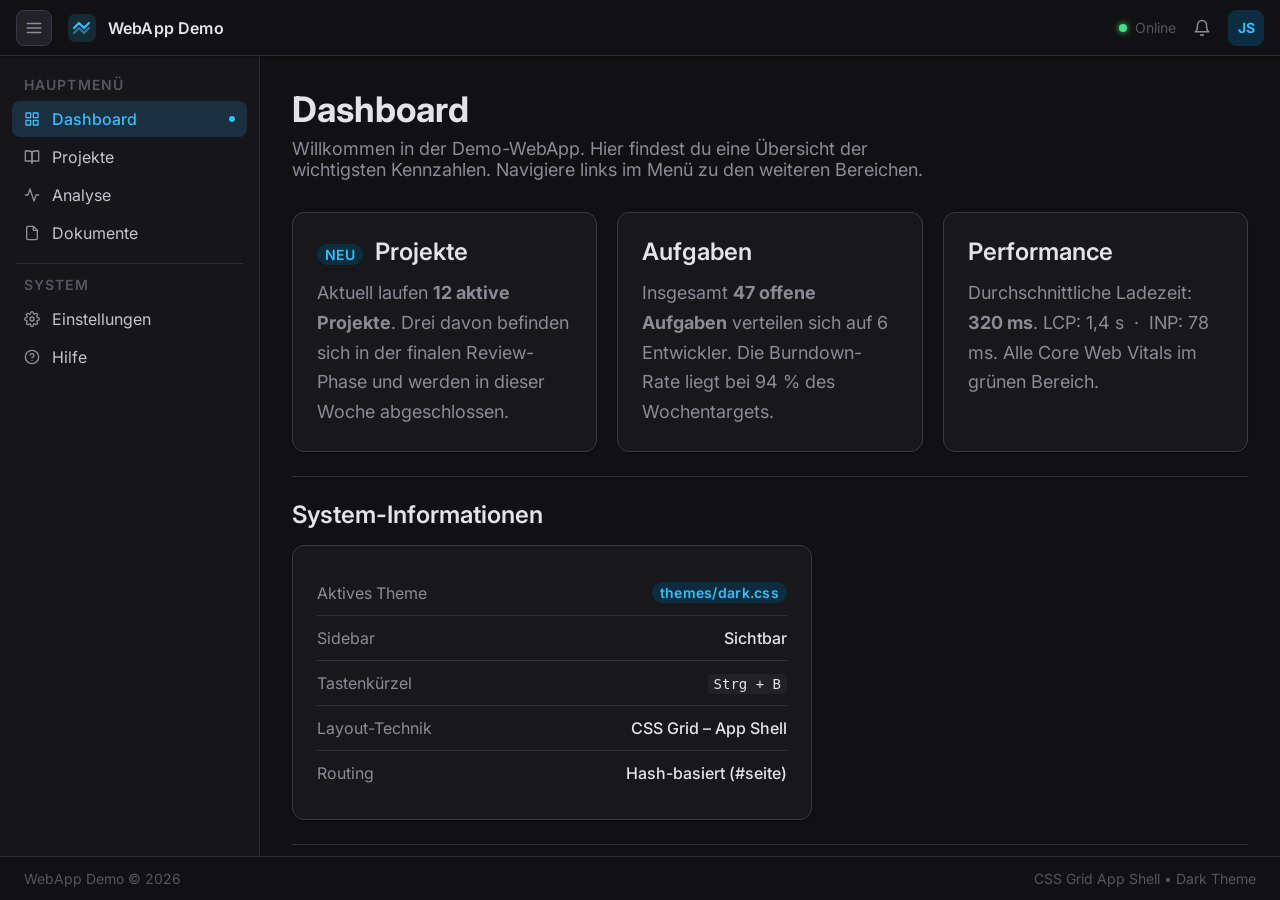
==== SuperDo/v1.00.01/index.html @ 7fdce46c "WebAppX Update (SuperDo v1.00.01)" ====
<!DOCTYPE html>
<html lang="de" data-theme="dark">
<head>
  <meta charset="UTF-8" />
  <meta name="viewport" content="width=device-width, initial-scale=1.0" />
  <title>WebApp Demo</title>

  <!-- Google Fonts: Inter -->
  <link rel="preconnect" href="https://fonts.googleapis.com" />
  <link rel="preconnect" href="https://fonts.gstatic.com" crossorigin />
  <link href="https://fonts.googleapis.com/css2?family=Inter:wght@300..700&display=swap" rel="stylesheet" />

  <!--
    LADE-REIHENFOLGE (wichtig):
    1. Theme    → definiert alle Farb-Custom-Properties
    2. Tokens   → definiert Typografie, Abstände, Radien
    3. Base     → Reset + globale Grundstile
    4. Layout   → App-Shell, Header, Sidebar, Content, Footer
    5. Components → wiederverwendbare UI-Bausteine
  -->
  <link rel="stylesheet" href="themes/dark.css" />
  <link rel="stylesheet" href="css/tokens.css" />
  <link rel="stylesheet" href="css/base.css" />
  <link rel="stylesheet" href="css/layout.css" />
  <link rel="stylesheet" href="css/components.css" />
</head>
<body>

<!--
  APP SHELL
  CSS-Grid mit 4 Bereichen:
    - app-header  (sticky, volle Breite)
    - app-sidebar (fixe Breite, kann collapsed werden)
    - app-content (flex-grow, vertikal scrollbar)
    - app-footer  (sticky, volle Breite)
-->
<div class="app-shell" id="appShell">

  <!-- ═══════════════════════════════════════════════
       HEADER
       ═══════════════════════════════════════════════ -->
  <header class="app-header" role="banner">

    <!-- Sidebar-Toggle -->
    <button
      class="btn-sidebar-toggle"
      id="sidebarToggle"
      aria-label="Seitenmenü schließen"
      aria-expanded="true"
      aria-controls="appSidebar"
      title="Seitenmenü (Strg+B)"
    >
      <!-- Hamburger-Icon -->
      <svg xmlns="http://www.w3.org/2000/svg" width="18" height="18"
           viewBox="0 0 24 24" fill="none" stroke="currentColor"
           stroke-width="2" stroke-linecap="round" stroke-linejoin="round"
           aria-hidden="true">
        <line x1="3" y1="6"  x2="21" y2="6"  />
        <line x1="3" y1="12" x2="21" y2="12" />
        <line x1="3" y1="18" x2="21" y2="18" />
      </svg>
    </button>

    <!-- Logo + App-Titel -->
    <a href="#dashboard" class="header-logo" aria-label="Dashboard">
      <!-- Inline-SVG Logo -->
      <svg width="28" height="28" viewBox="0 0 28 28" fill="none"
           xmlns="http://www.w3.org/2000/svg" aria-hidden="true">
        <rect width="28" height="28" rx="7" fill="currentColor" opacity="0.15"/>
        <path d="M6 14 L11 9 L16 14 L21 9"
              stroke="currentColor" stroke-width="2.2"
              stroke-linecap="round" stroke-linejoin="round"/>
        <path d="M6 19 L11 14 L16 19 L21 14"
              stroke="currentColor" stroke-width="2.2"
              stroke-linecap="round" stroke-linejoin="round" opacity="0.5"/>
      </svg>
      <span class="header-logo-text">WebApp Demo</span>
    </a>

    <!-- Header-Aktionen (rechts) -->
    <div class="header-actions">
      <!-- Online-Statusanzeige -->
      <span class="status" aria-label="System online">
        <span class="status-dot online" aria-hidden="true"></span>
        <span style="color:var(--color-text-faint);font-size:var(--text-xs);">Online</span>
      </span>

      <!-- Benachrichtigungen -->
      <button class="btn-icon" aria-label="Benachrichtigungen" title="Benachrichtigungen">
        <svg xmlns="http://www.w3.org/2000/svg" width="18" height="18"
             viewBox="0 0 24 24" fill="none" stroke="currentColor"
             stroke-width="2" stroke-linecap="round" stroke-linejoin="round"
             aria-hidden="true">
          <path d="M18 8A6 6 0 0 0 6 8c0 7-3 9-3 9h18s-3-2-3-9"/>
          <path d="M13.73 21a2 2 0 0 1-3.46 0"/>
        </svg>
      </button>

      <!-- Benutzer-Avatar (Initialen) -->
      <button class="btn-icon" aria-label="Benutzerprofil" title="Profil"
              style="font-size:var(--text-xs);font-weight:700;
                     background:var(--color-primary-highlight);
                     color:var(--color-primary);
                     border:1px solid var(--color-primary-highlight);">
        JS
      </button>
    </div>
  </header>

  <!-- ═══════════════════════════════════════════════
       SIDEBAR
       ═══════════════════════════════════════════════ -->
  <aside class="app-sidebar" id="appSidebar"
         role="navigation" aria-label="Hauptnavigation">

    <!-- Gruppe: Hauptmenü -->
    <nav class="sidebar-section">
      <span class="sidebar-section-label">Hauptmenü</span>
      <ul class="sidebar-nav" role="list">

        <li class="sidebar-nav-item active">
          <a href="#dashboard" aria-current="page">
            <svg xmlns="http://www.w3.org/2000/svg" width="16" height="16"
                 viewBox="0 0 24 24" fill="none" stroke="currentColor"
                 stroke-width="2" stroke-linecap="round" stroke-linejoin="round"
                 aria-hidden="true">
              <rect x="3" y="3" width="7" height="7"/>
              <rect x="14" y="3" width="7" height="7"/>
              <rect x="14" y="14" width="7" height="7"/>
              <rect x="3" y="14" width="7" height="7"/>
            </svg>
            Dashboard
            <span class="nav-dot" aria-hidden="true"></span>
          </a>
        </li>

        <li class="sidebar-nav-item">
          <a href="#projekte">
            <svg xmlns="http://www.w3.org/2000/svg" width="16" height="16"
                 viewBox="0 0 24 24" fill="none" stroke="currentColor"
                 stroke-width="2" stroke-linecap="round" stroke-linejoin="round"
                 aria-hidden="true">
              <path d="M2 3h6a4 4 0 0 1 4 4v14a3 3 0 0 0-3-3H2z"/>
              <path d="M22 3h-6a4 4 0 0 0-4 4v14a3 3 0 0 1 3-3h7z"/>
            </svg>
            Projekte
            <span class="nav-dot" aria-hidden="true" style="display:none"></span>
          </a>
        </li>

        <li class="sidebar-nav-item">
          <a href="#analyse">
            <svg xmlns="http://www.w3.org/2000/svg" width="16" height="16"
                 viewBox="0 0 24 24" fill="none" stroke="currentColor"
                 stroke-width="2" stroke-linecap="round" stroke-linejoin="round"
                 aria-hidden="true">
              <polyline points="22 12 18 12 15 21 9 3 6 12 2 12"/>
            </svg>
            Analyse
            <span class="nav-dot" aria-hidden="true" style="display:none"></span>
          </a>
        </li>

        <li class="sidebar-nav-item">
          <a href="#dokumente">
            <svg xmlns="http://www.w3.org/2000/svg" width="16" height="16"
                 viewBox="0 0 24 24" fill="none" stroke="currentColor"
                 stroke-width="2" stroke-linecap="round" stroke-linejoin="round"
                 aria-hidden="true">
              <path d="M14 2H6a2 2 0 0 0-2 2v16a2 2 0 0 0 2 2h12a2 2 0 0 0 2-2V8z"/>
              <polyline points="14 2 14 8 20 8"/>
            </svg>
            Dokumente
            <span class="nav-dot" aria-hidden="true" style="display:none"></span>
          </a>
        </li>
      </ul>
    </nav>

    <hr class="divider" style="margin:0 var(--space-4)" aria-hidden="true"/>

    <!-- Gruppe: System -->
    <nav class="sidebar-section" style="padding-top:var(--space-3)">
      <span class="sidebar-section-label">System</span>
      <ul class="sidebar-nav" role="list">

        <li class="sidebar-nav-item">
          <a href="#einstellungen">
            <svg xmlns="http://www.w3.org/2000/svg" width="16" height="16"
                 viewBox="0 0 24 24" fill="none" stroke="currentColor"
                 stroke-width="2" stroke-linecap="round" stroke-linejoin="round"
                 aria-hidden="true">
              <circle cx="12" cy="12" r="3"/>
              <path d="M19.4 15a1.65 1.65 0 0 0 .33 1.82l.06.06a2 2 0 0 1-2.83 2.83l-.06-.06
                        a1.65 1.65 0 0 0-1.82-.33 1.65 1.65 0 0 0-1 1.51V21a2 2 0 0 1-4 0
                        v-.09A1.65 1.65 0 0 0 9 19.4a1.65 1.65 0 0 0-1.82.33l-.06.06
                        a2 2 0 0 1-2.83-2.83l.06-.06A1.65 1.65 0 0 0 4.68 15
                        a1.65 1.65 0 0 0-1.51-1H3a2 2 0 0 1 0-4h.09A1.65 1.65 0 0 0 4.6 9
                        a1.65 1.65 0 0 0-.33-1.82l-.06-.06a2 2 0 0 1 2.83-2.83l.06.06
                        A1.65 1.65 0 0 0 9 4.68a1.65 1.65 0 0 0 1-1.51V3a2 2 0 0 1 4 0
                        v.09a1.65 1.65 0 0 0 1 1.51 1.65 1.65 0 0 0 1.82-.33l.06-.06
                        a2 2 0 0 1 2.83 2.83l-.06.06A1.65 1.65 0 0 0 19.4 9
                        a1.65 1.65 0 0 0 1.51 1H21a2 2 0 0 1 0 4h-.09
                        a1.65 1.65 0 0 0-1.51 1z"/>
            </svg>
            Einstellungen
            <span class="nav-dot" aria-hidden="true" style="display:none"></span>
          </a>
        </li>

        <li class="sidebar-nav-item">
          <a href="#hilfe">
            <svg xmlns="http://www.w3.org/2000/svg" width="16" height="16"
                 viewBox="0 0 24 24" fill="none" stroke="currentColor"
                 stroke-width="2" stroke-linecap="round" stroke-linejoin="round"
                 aria-hidden="true">
              <circle cx="12" cy="12" r="10"/>
              <path d="M9.09 9a3 3 0 0 1 5.83 1c0 2-3 3-3 3"/>
              <line x1="12" y1="17" x2="12.01" y2="17"/>
            </svg>
            Hilfe
            <span class="nav-dot" aria-hidden="true" style="display:none"></span>
          </a>
        </li>

      </ul>
    </nav>
  </aside>

  <!-- ═══════════════════════════════════════════════
       CONTENT
       Jede Seite = <section class="content-page" data-page="…">
       Neue Seiten: einfach weiteres section-Element anfügen
       und passenden Nav-Link in der Sidebar ergänzen.
       ═══════════════════════════════════════════════ -->
  <main class="app-content" id="appContent" role="main" tabindex="-1">

    <!-- ── Dashboard ── -->
    <section class="content-page" data-page="dashboard" aria-label="Dashboard">
      <h1 class="section-heading">Dashboard</h1>
      <p class="section-sub">
        Willkommen in der Demo-WebApp. Hier findest du eine Übersicht der wichtigsten
        Kennzahlen. Navigiere links im Menü zu den weiteren Bereichen.
      </p>

      <div class="card-grid">
        <div class="card">
          <div class="card-title"><span class="badge">NEU</span>&nbsp; Projekte</div>
          <p class="card-body">Aktuell laufen <strong>12 aktive Projekte</strong>. Drei davon befinden sich in der finalen Review-Phase und werden in dieser Woche abgeschlossen.</p>
        </div>
        <div class="card">
          <div class="card-title">Aufgaben</div>
          <p class="card-body">Insgesamt <strong>47 offene Aufgaben</strong> verteilen sich auf 6 Entwickler. Die Burndown-Rate liegt bei 94 % des Wochentargets.</p>
        </div>
        <div class="card">
          <div class="card-title">Performance</div>
          <p class="card-body">Durchschnittliche Ladezeit: <strong>320 ms</strong>. LCP: 1,4 s &nbsp;·&nbsp; INP: 78 ms. Alle Core Web Vitals im grünen Bereich.</p>
        </div>
      </div>

      <hr class="divider"/>

      <!-- Layout-Infos – werden per JS gespiegelt -->
      <h2 class="card-title" style="margin-bottom:var(--space-4)">System-Informationen</h2>
      <div class="card" style="max-width:520px">
        <div class="info-row">
          <span class="info-label">Aktives Theme</span>
          <span class="info-value"><span class="badge">themes/dark.css</span></span>
        </div>
        <div class="info-row">
          <span class="info-label">Sidebar</span>
          <span class="info-value" id="sidebarStatus">Sichtbar</span>
        </div>
        <div class="info-row">
          <span class="info-label">Tastenkürzel</span>
          <span class="info-value">
            <code style="font-family:var(--font-mono);font-size:var(--text-xs);
                         background:var(--color-surface-offset);
                         padding:2px 6px;border-radius:var(--radius-sm);">Strg + B</code>
          </span>
        </div>
        <div class="info-row">
          <span class="info-label">Layout-Technik</span>
          <span class="info-value">CSS Grid – App Shell</span>
        </div>
        <div class="info-row">
          <span class="info-label">Routing</span>
          <span class="info-value">Hash-basiert (#seite)</span>
        </div>
      </div>

      <!-- Füllinhalt zum Testen des vertikalen Scrollens -->
      <hr class="divider"/>
      <h2 class="card-title" style="margin-bottom:var(--space-4)">Scroll-Test</h2>
      <p class="card-body" style="margin-bottom:var(--space-6);max-width:68ch">
        Die folgenden Karten dienen ausschließlich dazu, genug Inhalt zu erzeugen, damit der
        Content-Bereich tatsächlich vertikal scrollbar wird. Header und Footer bleiben dabei
        immer fixiert sichtbar.
      </p>
      <div class="card-grid">
        <div class="card"><div class="card-title">Block 1</div><p class="card-body">Demokarte für den Scroll-Test. Der Content-Bereich scrollt unabhängig von Header und Footer.</p></div>
        <div class="card"><div class="card-title">Block 2</div><p class="card-body">Demokarte für den Scroll-Test. Beim Einblenden der Sidebar passt sich die Breite dynamisch an.</p></div>
        <div class="card"><div class="card-title">Block 3</div><p class="card-body">Demokarte für den Scroll-Test. Der Slide-Effekt ist via CSS Grid Transition realisiert.</p></div>
        <div class="card"><div class="card-title">Block 4</div><p class="card-body">Demokarte für den Scroll-Test. Neue Themes legen nur eine neue CSS-Datei im themes/-Ordner an.</p></div>
        <div class="card"><div class="card-title">Block 5</div><p class="card-body">Demokarte für den Scroll-Test. Neue Seiten sind einfach ein weiteres content-page-Element.</p></div>
        <div class="card"><div class="card-title">Block 6</div><p class="card-body">Demokarte für den Scroll-Test. Das Layout reagiert auf jede Fensterbreite ohne Media-Query-Brüche.</p></div>
      </div>
      <div class="card" style="margin-top:var(--space-5);text-align:center;padding:var(--space-10)">
        <p style="color:var(--color-text-faint);font-size:var(--text-sm)">— Ende des Scroll-Tests —</p>
      </div>
    </section>

    <!-- ── Projekte ── -->
    <section class="content-page" data-page="projekte" aria-label="Projekte">
      <h1 class="section-heading">Projekte</h1>
      <p class="section-sub">Übersicht aller laufenden und abgeschlossenen Projekte im aktuellen Quartal.</p>
      <div class="card-grid">
        <div class="card">
          <div class="card-title">WebApp Redesign</div>
          <p class="card-body">Komplettes Redesign der Unternehmens-WebApp nach neuen UX-Guidelines. Angular 17, SCSS, Design-System.</p>
        </div>
        <div class="card">
          <div class="card-title">API-Migration</div>
          <p class="card-body">Migration von REST zu GraphQL. TypeScript, NestJS, Apollo Server.</p>
        </div>
        <div class="card">
          <div class="card-title">Teams-Integration</div>
          <p class="card-body">Power Automate Flows und Teams-Tabs für interne Collaboration-Tools. Power Platform Canvas App.</p>
        </div>
      </div>
    </section>

    <!-- ── Analyse ── -->
    <section class="content-page" data-page="analyse" aria-label="Analyse">
      <h1 class="section-heading">Analyse</h1>
      <p class="section-sub">Performance-Kennzahlen und Nutzungsstatistiken der letzten 30 Tage.</p>
      <div class="card" style="max-width:580px">
        <div class="info-row"><span class="info-label">Seitenaufrufe (30 Tage)</span><span class="info-value">48.320</span></div>
        <div class="info-row"><span class="info-label">Aktive Benutzer</span><span class="info-value">1.247</span></div>
        <div class="info-row"><span class="info-label">Ø Sitzungsdauer</span><span class="info-value">4:32 min</span></div>
        <div class="info-row"><span class="info-label">Absprungrate</span><span class="info-value">18,4 %</span></div>
        <div class="info-row"><span class="info-label">Fehlerrate</span><span class="info-value" style="color:var(--color-success)">0,02 %</span></div>
      </div>
    </section>

    <!-- ── Dokumente ── -->
    <section class="content-page" data-page="dokumente" aria-label="Dokumente">
      <h1 class="section-heading">Dokumente</h1>
      <p class="section-sub">Technische Dokumentationen, Design-Specs und Projektunterlagen.</p>
      <div class="empty-state">
        <svg xmlns="http://www.w3.org/2000/svg" fill="none" viewBox="0 0 24 24"
             stroke="currentColor" stroke-width="1.5"
             stroke-linecap="round" stroke-linejoin="round" aria-hidden="true">
          <path d="M14 2H6a2 2 0 0 0-2 2v16a2 2 0 0 0 2 2h12a2 2 0 0 0 2-2V8z"/>
          <polyline points="14 2 14 8 20 8"/>
          <line x1="12" y1="18" x2="12" y2="12"/>
          <line x1="9"  y1="15" x2="15" y2="15"/>
        </svg>
        <h3>Noch keine Dokumente</h3>
        <p>Lade dein erstes Dokument hoch oder erstelle einen neuen Eintrag.</p>
        <button class="btn btn-primary">Dokument erstellen</button>
      </div>
    </section>

    <!-- ── Einstellungen ── -->
    <section class="content-page" data-page="einstellungen" aria-label="Einstellungen">
      <h1 class="section-heading">Einstellungen</h1>
      <p class="section-sub">App-weite Konfigurationsoptionen. Themes werden als separate CSS-Dateien in <code style="font-family:var(--font-mono);font-size:var(--text-xs)">themes/</code> abgelegt.</p>
      <div class="card" style="max-width:480px">
        <div class="info-row"><span class="info-label">Aktives Theme</span><span class="info-value"><span class="badge">dark.css</span></span></div>
        <div class="info-row"><span class="info-label">Sprache</span><span class="info-value">Deutsch (DE)</span></div>
        <div class="info-row"><span class="info-label">Sidebar-Breite</span><span class="info-value">260 px (--sidebar-width)</span></div>
        <div class="info-row"><span class="info-label">Header-Höhe</span><span class="info-value">56 px (--header-height)</span></div>
        <div class="info-row"><span class="info-label">Footer-Höhe</span><span class="info-value">44 px (--footer-height)</span></div>
      </div>
    </section>

    <!-- ── Hilfe ── -->
    <section class="content-page" data-page="hilfe" aria-label="Hilfe">
      <h1 class="section-heading">Hilfe &amp; Dokumentation</h1>
      <p class="section-sub">Architektur-Überblick dieser Demo-WebApp und Hinweise zur Erweiterung.</p>
      <div class="card-grid">
        <div class="card">
          <div class="card-title">Dateistruktur</div>
          <p class="card-body" style="font-family:var(--font-mono);font-size:var(--text-xs);line-height:2">
            index.html<br>
            themes/dark.css<br>
            css/tokens.css<br>
            css/base.css<br>
            css/layout.css<br>
            css/components.css<br>
            js/app.js
          </p>
        </div>
        <div class="card">
          <div class="card-title">Neues Theme anlegen</div>
          <p class="card-body">
            Erstelle <code style="font-family:var(--font-mono);font-size:var(--text-xs)">themes/light.css</code> (oder einen anderen Namen) und überschreibe darin
            ausschließlich die CSS Custom Properties. Binde die Datei in <code style="font-family:var(--font-mono);font-size:var(--text-xs)">index.html</code> statt
            <code style="font-family:var(--font-mono);font-size:var(--text-xs)">dark.css</code> ein.
          </p>
        </div>
        <div class="card">
          <div class="card-title">Neue Seite hinzufügen</div>
          <p class="card-body">
            1. Füge ein <code style="font-family:var(--font-mono);font-size:var(--text-xs)">&lt;section class="content-page" data-page="meine-seite"&gt;</code> in
            <code style="font-family:var(--font-mono);font-size:var(--text-xs)">#appContent</code> ein.<br>
            2. Ergänze einen passenden <code style="font-family:var(--font-mono);font-size:var(--text-xs)">&lt;li&gt;</code>-Eintrag in der Sidebar mit
            <code style="font-family:var(--font-mono);font-size:var(--text-xs)">href="#meine-seite"</code>.
          </p>
        </div>
      </div>
    </section>

  </main>

  <!-- ═══════════════════════════════════════════════
       FOOTER
       ═══════════════════════════════════════════════ -->
  <footer class="app-footer" role="contentinfo">
    <span>WebApp Demo &copy; 2026</span>
    <span style="color:var(--color-text-faint)">CSS Grid App Shell &bull; Dark Theme</span>
  </footer>

</div><!-- /.app-shell -->

<!-- App-Logik -->
<script src="js/app.js"></script>

<!-- Sidebar-Status im Dashboard live spiegeln -->
<script>
  (function () {
    const shell    = document.getElementById('appShell');
    const statusEl = document.getElementById('sidebarStatus');
    if (!shell || !statusEl) return;

    new MutationObserver(() => {
      statusEl.textContent = shell.classList.contains('sidebar-collapsed')
        ? 'Ausgeblendet'
        : 'Sichtbar';
    }).observe(shell, { attributes: true, attributeFilter: ['class'] });
  })();
</script>

</body>
</html>
---- SuperDo/v1.00.01/themes/dark.css ----
/* ============================================================
   THEME: Dark
   Alle Themes überschreiben ausschließlich CSS Custom
   Properties. Layout und Komponenten bleiben unberührt.
   ============================================================ */

[data-theme="dark"],
:root {
  /* ── Surfaces ── */
  --color-bg:                #111113;
  --color-surface:           #18181b;
  --color-surface-2:         #1d1d21;
  --color-surface-offset:    #222226;
  --color-surface-dynamic:   #2a2a30;
  --color-divider:           #2e2e34;
  --color-border:            #3a3a42;

  /* ── Text ── */
  --color-text:              #e4e4e8;
  --color-text-muted:        #8b8b97;
  --color-text-faint:        #55555f;
  --color-text-inverse:      #111113;

  /* ── Accent – Soft Cyan ── */
  --color-primary:           #38bdf8;
  --color-primary-hover:     #0ea5e9;
  --color-primary-active:    #0284c7;
  --color-primary-highlight: #0c2d3f;

  /* ── Sidebar ── */
  --color-sidebar-bg:        #16161a;
  --color-sidebar-text:      #c4c4cc;
  --color-sidebar-item-hover:#222228;
  --color-sidebar-item-active:#1a3040;
  --color-sidebar-border:    #2a2a32;

  /* ── Header / Footer ── */
  --color-header-bg:         #111113;
  --color-header-border:     #2a2a32;
  --color-footer-bg:         #111113;
  --color-footer-border:     #2a2a32;

  /* ── Toggle ── */
  --color-toggle-bg:         #222228;
  --color-toggle-hover:      #2a2a34;
  --color-toggle-border:     #38384a;

  /* ── Status ── */
  --color-success:           #4ade80;
  --color-warning:           #fb923c;
  --color-error:             #f87171;

  /* ── Shadows ── */
  --shadow-sm:  0 1px 2px  oklch(0 0 0 / 0.35);
  --shadow-md:  0 4px 14px oklch(0 0 0 / 0.45);
  --shadow-lg:  0 12px 36px oklch(0 0 0 / 0.55);
}
---- SuperDo/v1.00.01/css/tokens.css ----
/* ============================================================
   TOKENS – Typografie, Abstände, Radien, Übergänge
   Nur strukturelle/dimensionale Werte. Farben = themes/*.css
   ============================================================ */
:root {
  /* Typografie */
  --font-body:    'Inter', 'Segoe UI', system-ui, sans-serif;
  --font-display: 'Inter', 'Segoe UI', system-ui, sans-serif;
  --font-mono:    'JetBrains Mono', 'Fira Code', monospace;

  --text-xs:   clamp(0.75rem,  0.7rem  + 0.25vw, 0.875rem);
  --text-sm:   clamp(0.875rem, 0.8rem  + 0.35vw, 1rem);
  --text-base: clamp(1rem,     0.95rem + 0.25vw, 1.125rem);
  --text-lg:   clamp(1.125rem, 1rem    + 0.75vw, 1.5rem);
  --text-xl:   clamp(1.5rem,   1.2rem  + 1.25vw, 2.25rem);

  /* Abstände (4-px-Basis) */
  --space-1:  0.25rem;
  --space-2:  0.5rem;
  --space-3:  0.75rem;
  --space-4:  1rem;
  --space-5:  1.25rem;
  --space-6:  1.5rem;
  --space-8:  2rem;
  --space-10: 2.5rem;
  --space-12: 3rem;
  --space-16: 4rem;

  /* Radien */
  --radius-sm:   0.25rem;
  --radius-md:   0.5rem;
  --radius-lg:   0.75rem;
  --radius-xl:   1rem;
  --radius-full: 9999px;

  /* Übergänge */
  --transition-fast:        120ms cubic-bezier(0.16, 1, 0.3, 1);
  --transition-interactive: 180ms cubic-bezier(0.16, 1, 0.3, 1);
  --transition-smooth:      280ms cubic-bezier(0.16, 1, 0.3, 1);

  /* Layout-Dimensionen */
  --sidebar-width:  260px;
  --header-height:  56px;
  --footer-height:  44px;

  /* Sidebar-Animation */
  --sidebar-transition: 320ms cubic-bezier(0.16, 1, 0.3, 1);
}
---- SuperDo/v1.00.01/css/base.css ----
/* ============================================================
   BASE – Reset und globale Grundstile
   ============================================================ */
*, *::before, *::after { box-sizing: border-box; margin: 0; padding: 0; }

html {
  -webkit-text-size-adjust: none;
  text-size-adjust: none;
  -webkit-font-smoothing: antialiased;
  -moz-osx-font-smoothing: grayscale;
  text-rendering: optimizeLegibility;
  scroll-behavior: smooth;
  height: 100%;
}

body {
  height: 100%;
  font-family: var(--font-body);
  font-size: var(--text-base);
  color: var(--color-text);
  background-color: var(--color-bg);
  overflow: hidden; /* Scrolling übernimmt der Content-Container */
}

img, picture, video, canvas, svg { display: block; max-width: 100%; height: auto; }
button, input, textarea, select { font: inherit; color: inherit; }
button { cursor: pointer; background: none; border: none; }
h1, h2, h3, h4, h5, h6 { line-height: 1.2; text-wrap: balance; font-family: var(--font-display); }
p, li { text-wrap: pretty; }
a { color: var(--color-primary); text-decoration: none; }
a:hover { color: var(--color-primary-hover); }

::selection {
  background: oklch(from var(--color-primary) l c h / 0.25);
  color: var(--color-text);
}

:focus-visible {
  outline: 2px solid var(--color-primary);
  outline-offset: 3px;
  border-radius: var(--radius-sm);
}

.sr-only {
  position: absolute; width: 1px; height: 1px; padding: 0; margin: -1px;
  overflow: hidden; clip: rect(0,0,0,0); white-space: nowrap; border-width: 0;
}

@media (prefers-reduced-motion: reduce) {
  *, *::before, *::after {
    animation-duration: 0.01ms !important;
    animation-iteration-count: 1 !important;
    transition-duration: 0.01ms !important;
    scroll-behavior: auto !important;
  }
}
---- SuperDo/v1.00.01/css/layout.css ----
/* ============================================================
   LAYOUT – App-Shell: Header · Sidebar · Content · Footer
   ============================================================

   CSS-Grid-Schema:
   ┌─────────────────────────────────────────────┐
   │  HEADER  (grid-column: 1 / -1)              │
   ├───────────────┬─────────────────────────────┤
   │               │                             │
   │   SIDEBAR     │        CONTENT              │
   │  (fix width)  │     (overflow-y: auto)      │
   │               │                             │
   ├───────────────┴─────────────────────────────┤
   │  FOOTER  (grid-column: 1 / -1)              │
   └─────────────────────────────────────────────┘
*/

/* ── App-Shell ─────────────────────────────────── */
.app-shell {
  display: grid;
  grid-template-rows: var(--header-height) 1fr var(--footer-height);
  grid-template-columns: var(--sidebar-width) 1fr;
  grid-template-areas:
    "header  header"
    "sidebar content"
    "footer  footer";
  width:  100vw;
  height: 100dvh;
  overflow: hidden;
  transition: grid-template-columns var(--sidebar-transition);
}

/* Sidebar eingeklappt → Spalte auf 0 kollabieren */
.app-shell.sidebar-collapsed {
  grid-template-columns: 0 1fr;
}

/* ── HEADER ─────────────────────────────────────── */
.app-header {
  grid-area: header;
  display: flex;
  align-items: center;
  gap: var(--space-4);
  padding-inline: var(--space-4);
  height: var(--header-height);
  background-color: var(--color-header-bg);
  border-bottom: 1px solid var(--color-header-border);
  box-shadow: var(--shadow-sm);
  z-index: 100;
}

.header-logo {
  display: flex;
  align-items: center;
  gap: var(--space-3);
  text-decoration: none;
  color: var(--color-text);
}
.header-logo svg { flex-shrink: 0; color: var(--color-primary); }
.header-logo-text {
  font-size: var(--text-sm);
  font-weight: 600;
  letter-spacing: 0.01em;
  white-space: nowrap;
}
.header-actions {
  display: flex;
  align-items: center;
  gap: var(--space-2);
  margin-left: auto;
}

/* ── Sidebar-Toggle (im Header) ─────────────────── */
.btn-sidebar-toggle {
  display: flex;
  align-items: center;
  justify-content: center;
  width: 36px;
  height: 36px;
  border-radius: var(--radius-md);
  background: var(--color-toggle-bg);
  border: 1px solid var(--color-toggle-border);
  color: var(--color-text-muted);
  flex-shrink: 0;
  transition:
    background var(--transition-interactive),
    color var(--transition-interactive),
    border-color var(--transition-interactive);
}
.btn-sidebar-toggle:hover {
  background: var(--color-toggle-hover);
  color: var(--color-text);
  border-color: var(--color-primary);
}
.btn-sidebar-toggle svg { pointer-events: none; }

/* ── SIDEBAR ────────────────────────────────────── */
.app-sidebar {
  grid-area: sidebar;
  display: flex;
  flex-direction: column;
  background-color: var(--color-sidebar-bg);
  border-right: 1px solid var(--color-sidebar-border);
  overflow: hidden;          /* clip beim Zuklappen */
  overflow-y: auto;
  width: var(--sidebar-width);
  transition:
    width var(--sidebar-transition),
    opacity var(--sidebar-transition);
  z-index: 90;
}

/* Dezente Scrollbar */
.app-sidebar::-webkit-scrollbar        { width: 4px; }
.app-sidebar::-webkit-scrollbar-track  { background: transparent; }
.app-sidebar::-webkit-scrollbar-thumb  { background: var(--color-border); border-radius: var(--radius-full); }
.app-sidebar::-webkit-scrollbar-thumb:hover { background: var(--color-text-faint); }

/* Sidebar ausgeblendet */
.app-shell.sidebar-collapsed .app-sidebar {
  width: 0;
  opacity: 0;
  pointer-events: none;
}

/* Sidebar-Innenstruktur */
.sidebar-section { padding: var(--space-5) var(--space-3) var(--space-3); }

.sidebar-section-label {
  display: block;
  font-size: var(--text-xs);
  font-weight: 600;
  text-transform: uppercase;
  letter-spacing: 0.08em;
  color: var(--color-text-faint);
  padding: 0 var(--space-3) var(--space-2);
  white-space: nowrap;
  overflow: hidden;
}

.sidebar-nav { list-style: none; display: flex; flex-direction: column; gap: 2px; }

.sidebar-nav-item a {
  display: flex;
  align-items: center;
  gap: var(--space-3);
  padding: var(--space-2) var(--space-3);
  border-radius: var(--radius-md);
  font-size: var(--text-sm);
  color: var(--color-sidebar-text);
  white-space: nowrap;
  overflow: hidden;
  text-decoration: none;
  transition:
    background var(--transition-interactive),
    color var(--transition-interactive);
}
.sidebar-nav-item a:hover {
  background: var(--color-sidebar-item-hover);
  color: var(--color-text);
}
.sidebar-nav-item.active a {
  background: var(--color-sidebar-item-active);
  color: var(--color-primary);
  font-weight: 500;
}
.sidebar-nav-item a svg { flex-shrink: 0; opacity: 0.7; transition: opacity var(--transition-interactive); }
.sidebar-nav-item a:hover svg,
.sidebar-nav-item.active a svg { opacity: 1; }

/* ── CONTENT-BEREICH ────────────────────────────── */
.app-content {
  grid-area: content;
  overflow-y: auto;
  overflow-x: hidden;
  background-color: var(--color-bg);
  min-width: 0;  /* verhindert Overflow in Grid */
}

/* Dezente Scrollbar */
.app-content::-webkit-scrollbar        { width: 6px; }
.app-content::-webkit-scrollbar-track  { background: transparent; }
.app-content::-webkit-scrollbar-thumb  { background: var(--color-border); border-radius: var(--radius-full); }
.app-content::-webkit-scrollbar-thumb:hover { background: var(--color-text-muted); }

/* Content-Seiten – nur aktive wird gezeigt */
.content-page {
  display: none;
  padding: var(--space-8) var(--space-8) var(--space-12);
  min-height: 100%;
  animation: pageFadeIn 200ms ease-out;
}
.content-page.active { display: block; }

@keyframes pageFadeIn {
  from { opacity: 0; transform: translateY(6px); }
  to   { opacity: 1; transform: translateY(0); }
}

/* ── FOOTER ─────────────────────────────────────── */
.app-footer {
  grid-area: footer;
  display: flex;
  align-items: center;
  justify-content: space-between;
  padding-inline: var(--space-6);
  height: var(--footer-height);
  background-color: var(--color-footer-bg);
  border-top: 1px solid var(--color-footer-border);
  font-size: var(--text-xs);
  color: var(--color-text-faint);
  z-index: 100;
}
---- SuperDo/v1.00.01/css/components.css ----
/* ============================================================
   COMPONENTS – Buttons · Cards · Badges · Divider · …
   ============================================================ */

/* ── Buttons ─────────────────────────────────── */
.btn {
  display: inline-flex;
  align-items: center;
  gap: var(--space-2);
  padding: var(--space-2) var(--space-4);
  border-radius: var(--radius-md);
  font-size: var(--text-sm);
  font-weight: 500;
  line-height: 1;
  white-space: nowrap;
  border: 1px solid transparent;
  cursor: pointer;
  transition:
    background var(--transition-interactive),
    color var(--transition-interactive),
    border-color var(--transition-interactive),
    box-shadow var(--transition-interactive);
}
.btn-primary {
  background: var(--color-primary);
  color: var(--color-text-inverse);
  border-color: var(--color-primary);
}
.btn-primary:hover {
  background: var(--color-primary-hover);
  border-color: var(--color-primary-hover);
}
.btn-ghost {
  background: transparent;
  color: var(--color-text-muted);
  border-color: var(--color-border);
}
.btn-ghost:hover {
  background: var(--color-surface-offset);
  color: var(--color-text);
  border-color: var(--color-primary);
}

/* ── Icon-Button (quadratisch) ───────────────── */
.btn-icon {
  display: inline-flex;
  align-items: center;
  justify-content: center;
  width: 36px;
  height: 36px;
  border-radius: var(--radius-md);
  background: transparent;
  border: 1px solid transparent;
  color: var(--color-text-muted);
  transition:
    background var(--transition-interactive),
    color var(--transition-interactive),
    border-color var(--transition-interactive);
}
.btn-icon:hover {
  background: var(--color-surface-offset);
  color: var(--color-text);
  border-color: var(--color-border);
}

/* ── Karten ──────────────────────────────────── */
.card {
  background: var(--color-surface);
  border: 1px solid var(--color-border);
  border-radius: var(--radius-lg);
  padding: var(--space-6);
  box-shadow: var(--shadow-sm);
}
.card-title {
  font-size: var(--text-lg);
  font-weight: 600;
  color: var(--color-text);
  margin-bottom: var(--space-3);
}
.card-body {
  font-size: var(--text-base);
  color: var(--color-text-muted);
  line-height: 1.65;
}

/* ── Karten-Grid ─────────────────────────────── */
.card-grid {
  display: grid;
  grid-template-columns: repeat(auto-fill, minmax(min(280px, 100%), 1fr));
  gap: var(--space-5);
}

/* ── Badge ───────────────────────────────────── */
.badge {
  display: inline-flex;
  align-items: center;
  gap: var(--space-1);
  padding: 2px var(--space-2);
  border-radius: var(--radius-full);
  font-size: var(--text-xs);
  font-weight: 600;
  background: var(--color-primary-highlight);
  color: var(--color-primary);
  letter-spacing: 0.02em;
}

/* ── Section-Überschriften ───────────────────── */
.section-heading {
  font-size: var(--text-xl);
  font-weight: 700;
  color: var(--color-text);
  margin-bottom: var(--space-2);
}
.section-sub {
  font-size: var(--text-base);
  color: var(--color-text-muted);
  margin-bottom: var(--space-8);
  max-width: 60ch;
}

/* ── Divider ─────────────────────────────────── */
.divider {
  border: none;
  border-top: 1px solid var(--color-divider);
  margin-block: var(--space-6);
}

/* ── Info-Zeilen (Key–Value) ─────────────────── */
.info-row {
  display: flex;
  justify-content: space-between;
  align-items: center;
  padding: var(--space-3) 0;
  border-bottom: 1px solid var(--color-divider);
  font-size: var(--text-sm);
  gap: var(--space-4);
}
.info-row:last-child { border-bottom: none; }
.info-label { color: var(--color-text-muted); }
.info-value { color: var(--color-text); font-weight: 500; text-align: right; }

/* ── Leerer Zustand ──────────────────────────── */
.empty-state {
  display: flex;
  flex-direction: column;
  align-items: center;
  text-align: center;
  padding: var(--space-16) var(--space-8);
  color: var(--color-text-muted);
}
.empty-state svg { width: 48px; height: 48px; color: var(--color-text-faint); margin-bottom: var(--space-4); }
.empty-state h3 { font-size: var(--text-lg); color: var(--color-text); margin-bottom: var(--space-2); }
.empty-state p  { max-width: 36ch; margin-bottom: var(--space-6); }

/* ── Nav-Dot (aktiver Indikator) ─────────────── */
.nav-dot {
  width: 6px;
  height: 6px;
  border-radius: var(--radius-full);
  background: var(--color-primary);
  margin-left: auto;
  flex-shrink: 0;
}

/* ── Statusindikator ─────────────────────────── */
.status { display: inline-flex; align-items: center; gap: var(--space-2); font-size: var(--text-xs); }
.status-dot { width: 8px; height: 8px; border-radius: var(--radius-full); flex-shrink: 0; }
.status-dot.online  { background: var(--color-success); box-shadow: 0 0 6px var(--color-success); }
.status-dot.warning { background: var(--color-warning); }
.status-dot.error   { background: var(--color-error); }
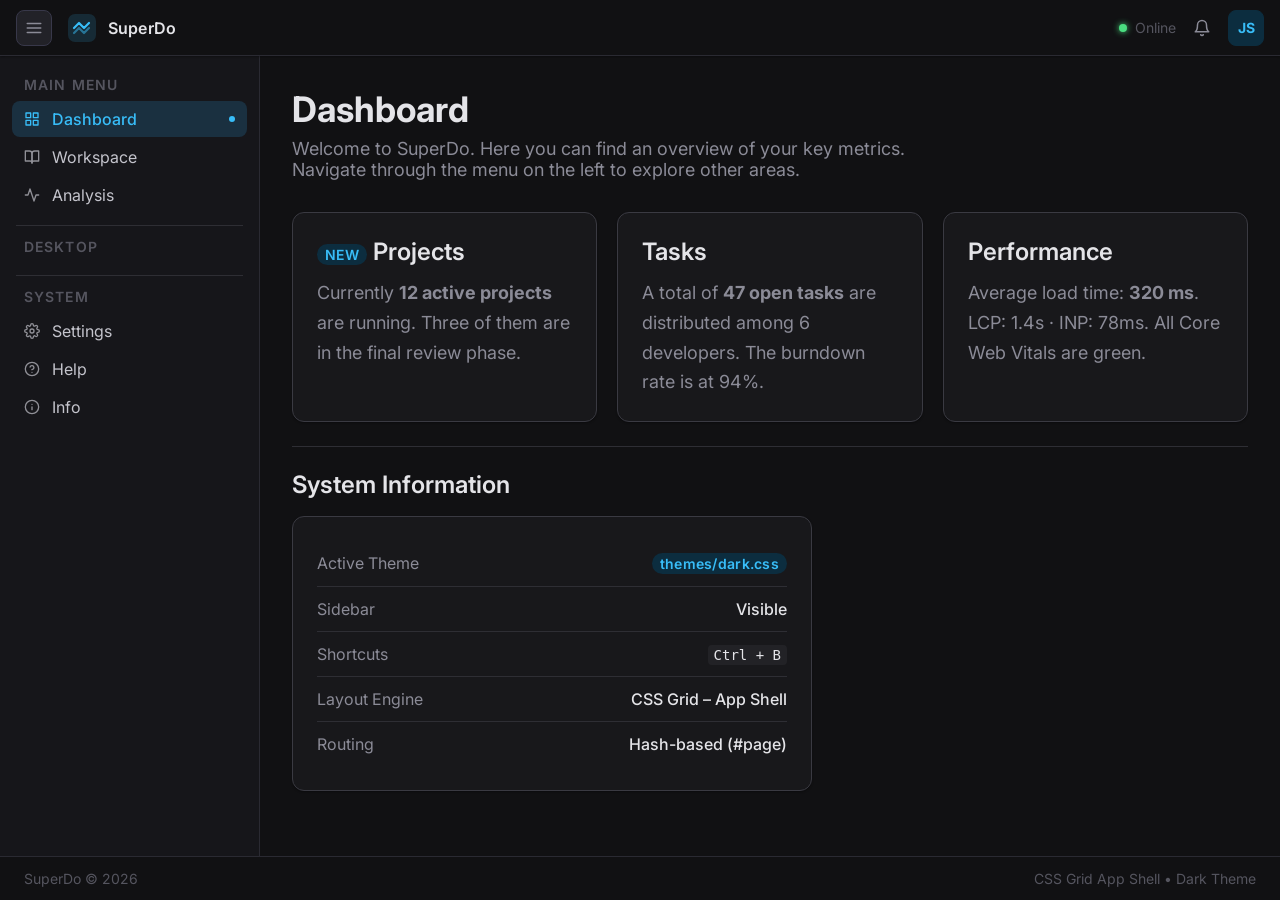
==== commit 46c2a52f: "WebAppX Update (SuperDo v1.00.01)" ====
--- a/SuperDo/v1.00.01/index.html
+++ b/SuperDo/v1.00.01/index.html
@@ -1,9 +1,9 @@
 <!DOCTYPE html>
-<html lang="de" data-theme="dark">
+<html lang="en" data-theme="dark">
 <head>
   <meta charset="UTF-8" />
   <meta name="viewport" content="width=device-width, initial-scale=1.0" />
-  <title>WebApp Demo</title>
+  <title>SuperDo</title>
 
   <!-- Google Fonts: Inter -->
   <link rel="preconnect" href="https://fonts.googleapis.com" />
@@ -11,12 +11,12 @@
   <link href="https://fonts.googleapis.com/css2?family=Inter:wght@300..700&display=swap" rel="stylesheet" />
 
   <!--
-    LADE-REIHENFOLGE (wichtig):
-    1. Theme    → definiert alle Farb-Custom-Properties
-    2. Tokens   → definiert Typografie, Abstände, Radien
-    3. Base     → Reset + globale Grundstile
-    4. Layout   → App-Shell, Header, Sidebar, Content, Footer
-    5. Components → wiederverwendbare UI-Bausteine
+    LOADING ORDER:
+    1. Theme      -> defines all color custom properties
+    2. Tokens     -> defines typography, spacing, radii
+    3. Base       -> reset + global base styles
+    4. Layout     -> app shell, header, sidebar, content, footer
+    5. Components -> reusable UI components
   -->
   <link rel="stylesheet" href="themes/dark.css" />
   <link rel="stylesheet" href="css/tokens.css" />
@@ -25,422 +25,331 @@
   <link rel="stylesheet" href="css/components.css" />
 </head>
 <body>
-
-<!--
-  APP SHELL
-  CSS-Grid mit 4 Bereichen:
-    - app-header  (sticky, volle Breite)
-    - app-sidebar (fixe Breite, kann collapsed werden)
-    - app-content (flex-grow, vertikal scrollbar)
-    - app-footer  (sticky, volle Breite)
--->
-<div class="app-shell" id="appShell">
-
-  <!-- ═══════════════════════════════════════════════
-       HEADER
-       ═══════════════════════════════════════════════ -->
-  <header class="app-header" role="banner">
-
-    <!-- Sidebar-Toggle -->
-    <button
-      class="btn-sidebar-toggle"
-      id="sidebarToggle"
-      aria-label="Seitenmenü schließen"
-      aria-expanded="true"
-      aria-controls="appSidebar"
-      title="Seitenmenü (Strg+B)"
-    >
-      <!-- Hamburger-Icon -->
-      <svg xmlns="http://www.w3.org/2000/svg" width="18" height="18"
-           viewBox="0 0 24 24" fill="none" stroke="currentColor"
-           stroke-width="2" stroke-linecap="round" stroke-linejoin="round"
-           aria-hidden="true">
-        <line x1="3" y1="6"  x2="21" y2="6"  />
-        <line x1="3" y1="12" x2="21" y2="12" />
-        <line x1="3" y1="18" x2="21" y2="18" />
-      </svg>
-    </button>
-
-    <!-- Logo + App-Titel -->
-    <a href="#dashboard" class="header-logo" aria-label="Dashboard">
-      <!-- Inline-SVG Logo -->
-      <svg width="28" height="28" viewBox="0 0 28 28" fill="none"
-           xmlns="http://www.w3.org/2000/svg" aria-hidden="true">
-        <rect width="28" height="28" rx="7" fill="currentColor" opacity="0.15"/>
-        <path d="M6 14 L11 9 L16 14 L21 9"
-              stroke="currentColor" stroke-width="2.2"
-              stroke-linecap="round" stroke-linejoin="round"/>
-        <path d="M6 19 L11 14 L16 19 L21 14"
-              stroke="currentColor" stroke-width="2.2"
-              stroke-linecap="round" stroke-linejoin="round" opacity="0.5"/>
-      </svg>
-      <span class="header-logo-text">WebApp Demo</span>
-    </a>
-
-    <!-- Header-Aktionen (rechts) -->
-    <div class="header-actions">
-      <!-- Online-Statusanzeige -->
-      <span class="status" aria-label="System online">
-        <span class="status-dot online" aria-hidden="true"></span>
-        <span style="color:var(--color-text-faint);font-size:var(--text-xs);">Online</span>
-      </span>
-
-      <!-- Benachrichtigungen -->
-      <button class="btn-icon" aria-label="Benachrichtigungen" title="Benachrichtigungen">
+  <!-- APP SHELL
+       CSS Grid with 4 areas:
+       - app-header (sticky, full width)
+       - app-sidebar (fixed width, collapsible)
+       - app-content (flex-grow, vertically scrollable)
+       - app-footer (sticky, full width)
+  -->
+  <div class="app-shell" id="appShell">
+    <!-- Header -->
+    <header class="app-header" role="banner">
+      <!-- Sidebar Toggle -->
+      <button
+        class="btn-sidebar-toggle"
+        id="sidebarToggle"
+        aria-label="Close sidebar"
+        aria-expanded="true"
+        aria-controls="appSidebar"
+        title="Sidebar (Ctrl+B)"
+      >
         <svg xmlns="http://www.w3.org/2000/svg" width="18" height="18"
-             viewBox="0 0 24 24" fill="none" stroke="currentColor"
-             stroke-width="2" stroke-linecap="round" stroke-linejoin="round"
-             aria-hidden="true">
-          <path d="M18 8A6 6 0 0 0 6 8c0 7-3 9-3 9h18s-3-2-3-9"/>
-          <path d="M13.73 21a2 2 0 0 1-3.46 0"/>
+          viewBox="0 0 24 24" fill="none" stroke="currentColor"
+          stroke-width="2" stroke-linecap="round" stroke-linejoin="round"
+          aria-hidden="true">
+          <line x1="3" y1="6" x2="21" y2="6" />
+          <line x1="3" y1="12" x2="21" y2="12" />
+          <line x1="3" y1="18" x2="21" y2="18" />
         </svg>
       </button>
 
-      <!-- Benutzer-Avatar (Initialen) -->
-      <button class="btn-icon" aria-label="Benutzerprofil" title="Profil"
-              style="font-size:var(--text-xs);font-weight:700;
-                     background:var(--color-primary-highlight);
-                     color:var(--color-primary);
-                     border:1px solid var(--color-primary-highlight);">
-        JS
-      </button>
-    </div>
-  </header>
-
-  <!-- ═══════════════════════════════════════════════
-       SIDEBAR
-       ═══════════════════════════════════════════════ -->
-  <aside class="app-sidebar" id="appSidebar"
-         role="navigation" aria-label="Hauptnavigation">
-
-    <!-- Gruppe: Hauptmenü -->
-    <nav class="sidebar-section">
-      <span class="sidebar-section-label">Hauptmenü</span>
-      <ul class="sidebar-nav" role="list">
-
-        <li class="sidebar-nav-item active">
-          <a href="#dashboard" aria-current="page">
-            <svg xmlns="http://www.w3.org/2000/svg" width="16" height="16"
-                 viewBox="0 0 24 24" fill="none" stroke="currentColor"
-                 stroke-width="2" stroke-linecap="round" stroke-linejoin="round"
-                 aria-hidden="true">
-              <rect x="3" y="3" width="7" height="7"/>
-              <rect x="14" y="3" width="7" height="7"/>
-              <rect x="14" y="14" width="7" height="7"/>
-              <rect x="3" y="14" width="7" height="7"/>
-            </svg>
-            Dashboard
-            <span class="nav-dot" aria-hidden="true"></span>
-          </a>
-        </li>
-
-        <li class="sidebar-nav-item">
-          <a href="#projekte">
-            <svg xmlns="http://www.w3.org/2000/svg" width="16" height="16"
-                 viewBox="0 0 24 24" fill="none" stroke="currentColor"
-                 stroke-width="2" stroke-linecap="round" stroke-linejoin="round"
-                 aria-hidden="true">
-              <path d="M2 3h6a4 4 0 0 1 4 4v14a3 3 0 0 0-3-3H2z"/>
-              <path d="M22 3h-6a4 4 0 0 0-4 4v14a3 3 0 0 1 3-3h7z"/>
-            </svg>
-            Projekte
-            <span class="nav-dot" aria-hidden="true" style="display:none"></span>
-          </a>
-        </li>
-
-        <li class="sidebar-nav-item">
-          <a href="#analyse">
-            <svg xmlns="http://www.w3.org/2000/svg" width="16" height="16"
-                 viewBox="0 0 24 24" fill="none" stroke="currentColor"
-                 stroke-width="2" stroke-linecap="round" stroke-linejoin="round"
-                 aria-hidden="true">
-              <polyline points="22 12 18 12 15 21 9 3 6 12 2 12"/>
-            </svg>
-            Analyse
-            <span class="nav-dot" aria-hidden="true" style="display:none"></span>
-          </a>
-        </li>
-
-        <li class="sidebar-nav-item">
-          <a href="#dokumente">
-            <svg xmlns="http://www.w3.org/2000/svg" width="16" height="16"
-                 viewBox="0 0 24 24" fill="none" stroke="currentColor"
-                 stroke-width="2" stroke-linecap="round" stroke-linejoin="round"
-                 aria-hidden="true">
-              <path d="M14 2H6a2 2 0 0 0-2 2v16a2 2 0 0 0 2 2h12a2 2 0 0 0 2-2V8z"/>
-              <polyline points="14 2 14 8 20 8"/>
-            </svg>
-            Dokumente
-            <span class="nav-dot" aria-hidden="true" style="display:none"></span>
-          </a>
-        </li>
-      </ul>
-    </nav>
-
-    <hr class="divider" style="margin:0 var(--space-4)" aria-hidden="true"/>
-
-    <!-- Gruppe: System -->
-    <nav class="sidebar-section" style="padding-top:var(--space-3)">
-      <span class="sidebar-section-label">System</span>
-      <ul class="sidebar-nav" role="list">
-
-        <li class="sidebar-nav-item">
-          <a href="#einstellungen">
-            <svg xmlns="http://www.w3.org/2000/svg" width="16" height="16"
-                 viewBox="0 0 24 24" fill="none" stroke="currentColor"
-                 stroke-width="2" stroke-linecap="round" stroke-linejoin="round"
-                 aria-hidden="true">
-              <circle cx="12" cy="12" r="3"/>
-              <path d="M19.4 15a1.65 1.65 0 0 0 .33 1.82l.06.06a2 2 0 0 1-2.83 2.83l-.06-.06
-                        a1.65 1.65 0 0 0-1.82-.33 1.65 1.65 0 0 0-1 1.51V21a2 2 0 0 1-4 0
-                        v-.09A1.65 1.65 0 0 0 9 19.4a1.65 1.65 0 0 0-1.82.33l-.06.06
-                        a2 2 0 0 1-2.83-2.83l.06-.06A1.65 1.65 0 0 0 4.68 15
-                        a1.65 1.65 0 0 0-1.51-1H3a2 2 0 0 1 0-4h.09A1.65 1.65 0 0 0 4.6 9
-                        a1.65 1.65 0 0 0-.33-1.82l-.06-.06a2 2 0 0 1 2.83-2.83l.06.06
-                        A1.65 1.65 0 0 0 9 4.68a1.65 1.65 0 0 0 1-1.51V3a2 2 0 0 1 4 0
-                        v.09a1.65 1.65 0 0 0 1 1.51 1.65 1.65 0 0 0 1.82-.33l.06-.06
-                        a2 2 0 0 1 2.83 2.83l-.06.06A1.65 1.65 0 0 0 19.4 9
-                        a1.65 1.65 0 0 0 1.51 1H21a2 2 0 0 1 0 4h-.09
-                        a1.65 1.65 0 0 0-1.51 1z"/>
-            </svg>
-            Einstellungen
-            <span class="nav-dot" aria-hidden="true" style="display:none"></span>
-          </a>
-        </li>
-
-        <li class="sidebar-nav-item">
-          <a href="#hilfe">
-            <svg xmlns="http://www.w3.org/2000/svg" width="16" height="16"
-                 viewBox="0 0 24 24" fill="none" stroke="currentColor"
-                 stroke-width="2" stroke-linecap="round" stroke-linejoin="round"
-                 aria-hidden="true">
-              <circle cx="12" cy="12" r="10"/>
-              <path d="M9.09 9a3 3 0 0 1 5.83 1c0 2-3 3-3 3"/>
-              <line x1="12" y1="17" x2="12.01" y2="17"/>
-            </svg>
-            Hilfe
-            <span class="nav-dot" aria-hidden="true" style="display:none"></span>
-          </a>
-        </li>
-
-      </ul>
-    </nav>
-  </aside>
-
-  <!-- ═══════════════════════════════════════════════
-       CONTENT
-       Jede Seite = <section class="content-page" data-page="…">
-       Neue Seiten: einfach weiteres section-Element anfügen
-       und passenden Nav-Link in der Sidebar ergänzen.
-       ═══════════════════════════════════════════════ -->
-  <main class="app-content" id="appContent" role="main" tabindex="-1">
-
-    <!-- ── Dashboard ── -->
-    <section class="content-page" data-page="dashboard" aria-label="Dashboard">
-      <h1 class="section-heading">Dashboard</h1>
-      <p class="section-sub">
-        Willkommen in der Demo-WebApp. Hier findest du eine Übersicht der wichtigsten
-        Kennzahlen. Navigiere links im Menü zu den weiteren Bereichen.
-      </p>
-
-      <div class="card-grid">
+      <!-- Logo + App Title -->
+      <a href="#dashboard" class="header-logo" aria-label="Dashboard">
+        <svg width="28" height="28" viewBox="0 0 28 28" fill="none"
+          xmlns="http://www.w3.org/2000/svg" aria-hidden="true">
+          <rect width="28" height="28" rx="7" fill="currentColor" opacity="0.15"/>
+          <path d="M6 14 L11 9 L16 14 L21 9"
+            stroke="currentColor" stroke-width="2.2"
+            stroke-linecap="round" stroke-linejoin="round"/>
+          <path d="M6 19 L11 14 L16 19 L21 14"
+            stroke="currentColor" stroke-width="2.2"
+            stroke-linecap="round" stroke-linejoin="round" opacity="0.5"/>
+        </svg>
+        <span class="header-logo-text">SuperDo</span>
+      </a>
+
+      <!-- Header Actions -->
+      <div class="header-actions">
+        <span class="status" aria-label="System online">
+          <span class="status-dot online" aria-hidden="true"></span>
+          <span style="color:var(--color-text-faint);font-size:var(--text-xs);">Online</span>
+        </span>
+        <button class="btn-icon" aria-label="Notifications" title="Notifications">
+          <svg xmlns="http://www.w3.org/2000/svg" width="18" height="18"
+            viewBox="0 0 24 24" fill="none" stroke="currentColor"
+            stroke-width="2" stroke-linecap="round" stroke-linejoin="round"
+            aria-hidden="true">
+            <path d="M18 8A6 6 0 0 0 6 8c0 7-3 9-3 9h18s-3-2-3-9"/>
+            <path d="M13.73 21a2 2 0 0 1-3.46 0"/>
+          </svg>
+        </button>
+        <button class="btn-icon" aria-label="User Profile" title="Profile"
+          style="font-size:var(--text-xs);font-weight:700;
+          background:var(--color-primary-highlight);
+          color:var(--color-primary);
+          border:1px solid var(--color-primary-highlight);">
+          JS
+        </button>
+      </div>
+    </header>
+
+    <!-- Sidebar -->
+    <aside class="app-sidebar" id="appSidebar" role="navigation" aria-label="Main Navigation">
+      <nav class="sidebar-section">
+        <span class="sidebar-section-label">MAIN MENU</span>
+        <ul class="sidebar-nav" role="list">
+          <li class="sidebar-nav-item active">
+            <a href="#dashboard" aria-current="page">
+              <svg xmlns="http://www.w3.org/2000/svg" width="16" height="16"
+                viewBox="0 0 24 24" fill="none" stroke="currentColor"
+                stroke-width="2" stroke-linecap="round" stroke-linejoin="round"
+                aria-hidden="true">
+                <rect x="3" y="3" width="7" height="7"/>
+                <rect x="14" y="3" width="7" height="7"/>
+                <rect x="14" y="14" width="7" height="7"/>
+                <rect x="3" y="14" width="7" height="7"/>
+              </svg>
+              Dashboard
+              <span class="nav-dot" aria-hidden="true"></span>
+            </a>
+          </li>
+          <li class="sidebar-nav-item">
+            <a href="#workspace">
+              <svg xmlns="http://www.w3.org/2000/svg" width="16" height="16"
+                viewBox="0 0 24 24" fill="none" stroke="currentColor"
+                stroke-width="2" stroke-linecap="round" stroke-linejoin="round"
+                aria-hidden="true">
+                <path d="M2 3h6a4 4 0 0 1 4 4v14a3 3 0 0 0-3-3H2z"/>
+                <path d="M22 3h-6a4 4 0 0 0-4 4v14a3 3 0 0 1 3-3h7z"/>
+              </svg>
+              Workspace
+              <span class="nav-dot" aria-hidden="true" style="display:none"></span>
+            </a>
+          </li>
+          <li class="sidebar-nav-item">
+            <a href="#analysis">
+              <svg xmlns="http://www.w3.org/2000/svg" width="16" height="16"
+                viewBox="0 0 24 24" fill="none" stroke="currentColor"
+                stroke-width="2" stroke-linecap="round" stroke-linejoin="round"
+                aria-hidden="true">
+                <polyline points="22 12 18 12 15 21 9 3 6 12 2 12"/>
+              </svg>
+              Analysis
+              <span class="nav-dot" aria-hidden="true" style="display:none"></span>
+            </a>
+          </li>
+        </ul>
+      </nav>
+
+      <hr class="divider" style="margin:0 var(--space-4)" aria-hidden="true"/>
+
+      <nav class="sidebar-section" style="padding-top:var(--space-3)">
+        <span class="sidebar-section-label">DESKTOP</span>
+        <ul class="sidebar-nav" role="list">
+          <!-- Workspaces will be listed here later -->
+        </ul>
+      </nav>
+
+      <hr class="divider" style="margin:0 var(--space-4)" aria-hidden="true"/>
+
+      <nav class="sidebar-section" style="padding-top:var(--space-3)">
+        <span class="sidebar-section-label">SYSTEM</span>
+        <ul class="sidebar-nav" role="list">
+          <li class="sidebar-nav-item">
+            <a href="#settings">
+              <svg xmlns="http://www.w3.org/2000/svg" width="16" height="16"
+                viewBox="0 0 24 24" fill="none" stroke="currentColor"
+                stroke-width="2" stroke-linecap="round" stroke-linejoin="round"
+                aria-hidden="true">
+                <circle cx="12" cy="12" r="3"/>
+                <path d="M19.4 15a1.65 1.65 0 0 0 .33 1.82l.06.06a2 2 0 0 1-2.83 2.83l-.06-.06
+                a1.65 1.65 0 0 0-1.82-.33 1.65 1.65 0 0 0-1 1.51V21a2 2 0 0 1-4 0
+                v-.09A1.65 1.65 0 0 0 9 19.4a1.65 1.65 0 0 0-1.82.33l-.06.06
+                a2 2 0 0 1-2.83-2.83l.06-.06A1.65 1.65 0 0 0 4.68 15
+                a1.65 1.65 0 0 0-1.51-1H3a2 2 0 0 1 0-4h.09A1.65 1.65 0 0 0 4.6 9
+                a1.65 1.65 0 0 0-.33-1.82l-.06-.06a2 2 0 0 1 2.83-2.83l.06.06
+                A1.65 1.65 0 0 0 9 4.68a1.65 1.65 0 0 0 1-1.51V3a2 2 0 0 1 4 0
+                v.09a1.65 1.65 0 0 0 1 1.51 1.65 1.65 0 0 0 1.82-.33l.06-.06
+                a2 2 0 0 1 2.83 2.83l-.06.06A1.65 1.65 0 0 0 19.4 9
+                a1.65 1.65 0 0 0 1.51 1H21a2 2 0 0 1 0 4h-.09
+                a1.65 1.65 0 0 0-1.51 1z"/>
+              </svg>
+              Settings
+            </a>
+          </li>
+          <li class="sidebar-nav-item">
+            <a href="#help">
+              <svg xmlns="http://www.w3.org/2000/svg" width="16" height="16"
+                viewBox="0 0 24 24" fill="none" stroke="currentColor"
+                stroke-width="2" stroke-linecap="round" stroke-linejoin="round"
+                aria-hidden="true">
+                <circle cx="12" cy="12" r="10"/>
+                <path d="M9.09 9a3 3 0 0 1 5.83 1c0 2-3 3-3 3"/>
+                <line x1="12" y1="17" x2="12.01" y2="17"/>
+              </svg>
+              Help
+            </a>
+          </li>
+          <li class="sidebar-nav-item">
+            <a href="#info">
+              <svg xmlns="http://www.w3.org/2000/svg" width="16" height="16"
+                viewBox="0 0 24 24" fill="none" stroke="currentColor"
+                stroke-width="2" stroke-linecap="round" stroke-linejoin="round"
+                aria-hidden="true">
+                <circle cx="12" cy="12" r="10"/>
+                <line x1="12" y1="16" x2="12" y2="12"/>
+                <line x1="12" y1="8" x2="12.01" y2="8"/>
+              </svg>
+              Info
+            </a>
+          </li>
+        </ul>
+      </nav>
+    </aside>
+
+    <!-- Content -->
+    <main class="app-content" id="appContent" role="main" tabindex="-1">
+      <!-- Dashboard -->
+      <section class="content-page" data-page="dashboard" aria-label="Dashboard">
+        <h1 class="section-heading">Dashboard</h1>
+        <p class="section-sub">
+          Welcome to SuperDo. Here you can find an overview of your key metrics.
+          Navigate through the menu on the left to explore other areas.
+        </p>
+
+        <div class="card-grid">
+          <div class="card">
+            <div class="card-title"><span class="badge">NEW</span> Projects</div>
+            <p class="card-body">Currently <strong>12 active projects</strong> are running. Three of them are in the final review phase.</p>
+          </div>
+          <div class="card">
+            <div class="card-title">Tasks</div>
+            <p class="card-body">A total of <strong>47 open tasks</strong> are distributed among 6 developers. The burndown rate is at 94%.</p>
+          </div>
+          <div class="card">
+            <div class="card-title">Performance</div>
+            <p class="card-body">Average load time: <strong>320 ms</strong>. LCP: 1.4s · INP: 78ms. All Core Web Vitals are green.</p>
+          </div>
+        </div>
+
+        <hr class="divider"/>
+
+        <h2 class="card-title" style="margin-bottom:var(--space-4)">System Information</h2>
+        <div class="card" style="max-width:520px">
+          <div class="info-row">
+            <span class="info-label">Active Theme</span>
+            <span class="info-value"><span class="badge">themes/dark.css</span></span>
+          </div>
+          <div class="info-row">
+            <span class="info-label">Sidebar</span>
+            <span class="info-value" id="sidebarStatus">Visible</span>
+          </div>
+          <div class="info-row">
+            <span class="info-label">Shortcuts</span>
+            <span class="info-value">
+              <code style="font-family:var(--font-mono);font-size:var(--text-xs);
+              background:var(--color-surface-offset);
+              padding:2px 6px;border-radius:var(--radius-sm);">Ctrl + B</code>
+            </span>
+          </div>
+          <div class="info-row">
+            <span class="info-label">Layout Engine</span>
+            <span class="info-value">CSS Grid – App Shell</span>
+          </div>
+          <div class="info-row">
+            <span class="info-label">Routing</span>
+            <span class="info-value">Hash-based (#page)</span>
+          </div>
+        </div>
+      </section>
+
+      <!-- Workspace -->
+      <section class="content-page" data-page="workspace" aria-label="Workspace">
+        <h1 class="section-heading">Workspace</h1>
+        <p class="section-sub">Manage your projects and tasks in your personal workspace.</p>
+        <div class="empty-state">
+          <svg xmlns="http://www.w3.org/2000/svg" fill="none" viewBox="0 0 24 24"
+            stroke="currentColor" stroke-width="1.5"
+            stroke-linecap="round" stroke-linejoin="round" aria-hidden="true">
+            <path d="M2 3h6a4 4 0 0 1 4 4v14a3 3 0 0 0-3-3H2z"/>
+            <path d="M22 3h-6a4 4 0 0 0-4 4v14a3 3 0 0 1 3-3h7z"/>
+          </svg>
+          <h3>No Workspace selected</h3>
+          <p>Please select a workspace from the sidebar or create a new one.</p>
+          <button class="btn btn-primary">Create Workspace</button>
+        </div>
+      </section>
+
+      <!-- Analysis -->
+      <section class="content-page" data-page="analysis" aria-label="Analysis">
+        <h1 class="section-heading">Analysis</h1>
+        <p class="section-sub">Performance metrics and usage statistics for the last 30 days.</p>
+        <div class="card" style="max-width:580px">
+          <div class="info-row"><span class="info-label">Page Views (30 days)</span><span class="info-value">48,320</span></div>
+          <div class="info-row"><span class="info-label">Active Users</span><span class="info-value">1,247</span></div>
+          <div class="info-row"><span class="info-label">Avg. Session Duration</span><span class="info-value">4:32 min</span></div>
+          <div class="info-row"><span class="info-label">Bounce Rate</span><span class="info-value">18.4%</span></div>
+          <div class="info-row"><span class="info-label">Error Rate</span><span class="info-value" style="color:var(--color-success)">0.02%</span></div>
+        </div>
+      </section>
+
+      <!-- Settings -->
+      <section class="content-page" data-page="settings" aria-label="Settings">
+        <h1 class="section-heading">Settings</h1>
+        <p class="section-sub">App-wide configuration options.</p>
+        <div class="card" style="max-width:480px">
+          <div class="info-row"><span class="info-label">Active Theme</span><span class="info-value"><span class="badge">dark.css</span></span></div>
+          <div class="info-row"><span class="info-label">Language</span><span class="info-value">English (EN)</span></div>
+          <div class="info-row"><span class="info-label">Sidebar Width</span><span class="info-value">260 px</span></div>
+        </div>
+      </section>
+
+      <!-- Help -->
+      <section class="content-page" data-page="help" aria-label="Help">
+        <h1 class="section-heading">Help & Documentation</h1>
+        <p class="section-sub">Overview and instructions for SuperDo.</p>
+        <div class="card-grid">
+          <div class="card">
+            <div class="card-title">File Structure</div>
+            <p class="card-body" style="font-family:var(--font-mono);font-size:var(--text-xs);line-height:2">
+              index.html<br>themes/dark.css<br>css/tokens.css<br>css/base.css<br>css/layout.css<br>css/components.css<br>js/app.js
+            </p>
+          </div>
+        </div>
+      </section>
+
+      <!-- Info -->
+      <section class="content-page" data-page="info" aria-label="Info">
+        <h1 class="section-heading">Info</h1>
+        <p class="section-sub">About SuperDo v1.00.01</p>
         <div class="card">
-          <div class="card-title"><span class="badge">NEU</span>&nbsp; Projekte</div>
-          <p class="card-body">Aktuell laufen <strong>12 aktive Projekte</strong>. Drei davon befinden sich in der finalen Review-Phase und werden in dieser Woche abgeschlossen.</p>
-        </div>
-        <div class="card">
-          <div class="card-title">Aufgaben</div>
-          <p class="card-body">Insgesamt <strong>47 offene Aufgaben</strong> verteilen sich auf 6 Entwickler. Die Burndown-Rate liegt bei 94 % des Wochentargets.</p>
-        </div>
-        <div class="card">
-          <div class="card-title">Performance</div>
-          <p class="card-body">Durchschnittliche Ladezeit: <strong>320 ms</strong>. LCP: 1,4 s &nbsp;·&nbsp; INP: 78 ms. Alle Core Web Vitals im grünen Bereich.</p>
-        </div>
-      </div>
-
-      <hr class="divider"/>
-
-      <!-- Layout-Infos – werden per JS gespiegelt -->
-      <h2 class="card-title" style="margin-bottom:var(--space-4)">System-Informationen</h2>
-      <div class="card" style="max-width:520px">
-        <div class="info-row">
-          <span class="info-label">Aktives Theme</span>
-          <span class="info-value"><span class="badge">themes/dark.css</span></span>
-        </div>
-        <div class="info-row">
-          <span class="info-label">Sidebar</span>
-          <span class="info-value" id="sidebarStatus">Sichtbar</span>
-        </div>
-        <div class="info-row">
-          <span class="info-label">Tastenkürzel</span>
-          <span class="info-value">
-            <code style="font-family:var(--font-mono);font-size:var(--text-xs);
-                         background:var(--color-surface-offset);
-                         padding:2px 6px;border-radius:var(--radius-sm);">Strg + B</code>
-          </span>
-        </div>
-        <div class="info-row">
-          <span class="info-label">Layout-Technik</span>
-          <span class="info-value">CSS Grid – App Shell</span>
-        </div>
-        <div class="info-row">
-          <span class="info-label">Routing</span>
-          <span class="info-value">Hash-basiert (#seite)</span>
-        </div>
-      </div>
-
-      <!-- Füllinhalt zum Testen des vertikalen Scrollens -->
-      <hr class="divider"/>
-      <h2 class="card-title" style="margin-bottom:var(--space-4)">Scroll-Test</h2>
-      <p class="card-body" style="margin-bottom:var(--space-6);max-width:68ch">
-        Die folgenden Karten dienen ausschließlich dazu, genug Inhalt zu erzeugen, damit der
-        Content-Bereich tatsächlich vertikal scrollbar wird. Header und Footer bleiben dabei
-        immer fixiert sichtbar.
-      </p>
-      <div class="card-grid">
-        <div class="card"><div class="card-title">Block 1</div><p class="card-body">Demokarte für den Scroll-Test. Der Content-Bereich scrollt unabhängig von Header und Footer.</p></div>
-        <div class="card"><div class="card-title">Block 2</div><p class="card-body">Demokarte für den Scroll-Test. Beim Einblenden der Sidebar passt sich die Breite dynamisch an.</p></div>
-        <div class="card"><div class="card-title">Block 3</div><p class="card-body">Demokarte für den Scroll-Test. Der Slide-Effekt ist via CSS Grid Transition realisiert.</p></div>
-        <div class="card"><div class="card-title">Block 4</div><p class="card-body">Demokarte für den Scroll-Test. Neue Themes legen nur eine neue CSS-Datei im themes/-Ordner an.</p></div>
-        <div class="card"><div class="card-title">Block 5</div><p class="card-body">Demokarte für den Scroll-Test. Neue Seiten sind einfach ein weiteres content-page-Element.</p></div>
-        <div class="card"><div class="card-title">Block 6</div><p class="card-body">Demokarte für den Scroll-Test. Das Layout reagiert auf jede Fensterbreite ohne Media-Query-Brüche.</p></div>
-      </div>
-      <div class="card" style="margin-top:var(--space-5);text-align:center;padding:var(--space-10)">
-        <p style="color:var(--color-text-faint);font-size:var(--text-sm)">— Ende des Scroll-Tests —</p>
-      </div>
-    </section>
-
-    <!-- ── Projekte ── -->
-    <section class="content-page" data-page="projekte" aria-label="Projekte">
-      <h1 class="section-heading">Projekte</h1>
-      <p class="section-sub">Übersicht aller laufenden und abgeschlossenen Projekte im aktuellen Quartal.</p>
-      <div class="card-grid">
-        <div class="card">
-          <div class="card-title">WebApp Redesign</div>
-          <p class="card-body">Komplettes Redesign der Unternehmens-WebApp nach neuen UX-Guidelines. Angular 17, SCSS, Design-System.</p>
-        </div>
-        <div class="card">
-          <div class="card-title">API-Migration</div>
-          <p class="card-body">Migration von REST zu GraphQL. TypeScript, NestJS, Apollo Server.</p>
-        </div>
-        <div class="card">
-          <div class="card-title">Teams-Integration</div>
-          <p class="card-body">Power Automate Flows und Teams-Tabs für interne Collaboration-Tools. Power Platform Canvas App.</p>
-        </div>
-      </div>
-    </section>
-
-    <!-- ── Analyse ── -->
-    <section class="content-page" data-page="analyse" aria-label="Analyse">
-      <h1 class="section-heading">Analyse</h1>
-      <p class="section-sub">Performance-Kennzahlen und Nutzungsstatistiken der letzten 30 Tage.</p>
-      <div class="card" style="max-width:580px">
-        <div class="info-row"><span class="info-label">Seitenaufrufe (30 Tage)</span><span class="info-value">48.320</span></div>
-        <div class="info-row"><span class="info-label">Aktive Benutzer</span><span class="info-value">1.247</span></div>
-        <div class="info-row"><span class="info-label">Ø Sitzungsdauer</span><span class="info-value">4:32 min</span></div>
-        <div class="info-row"><span class="info-label">Absprungrate</span><span class="info-value">18,4 %</span></div>
-        <div class="info-row"><span class="info-label">Fehlerrate</span><span class="info-value" style="color:var(--color-success)">0,02 %</span></div>
-      </div>
-    </section>
-
-    <!-- ── Dokumente ── -->
-    <section class="content-page" data-page="dokumente" aria-label="Dokumente">
-      <h1 class="section-heading">Dokumente</h1>
-      <p class="section-sub">Technische Dokumentationen, Design-Specs und Projektunterlagen.</p>
-      <div class="empty-state">
-        <svg xmlns="http://www.w3.org/2000/svg" fill="none" viewBox="0 0 24 24"
-             stroke="currentColor" stroke-width="1.5"
-             stroke-linecap="round" stroke-linejoin="round" aria-hidden="true">
-          <path d="M14 2H6a2 2 0 0 0-2 2v16a2 2 0 0 0 2 2h12a2 2 0 0 0 2-2V8z"/>
-          <polyline points="14 2 14 8 20 8"/>
-          <line x1="12" y1="18" x2="12" y2="12"/>
-          <line x1="9"  y1="15" x2="15" y2="15"/>
-        </svg>
-        <h3>Noch keine Dokumente</h3>
-        <p>Lade dein erstes Dokument hoch oder erstelle einen neuen Eintrag.</p>
-        <button class="btn btn-primary">Dokument erstellen</button>
-      </div>
-    </section>
-
-    <!-- ── Einstellungen ── -->
-    <section class="content-page" data-page="einstellungen" aria-label="Einstellungen">
-      <h1 class="section-heading">Einstellungen</h1>
-      <p class="section-sub">App-weite Konfigurationsoptionen. Themes werden als separate CSS-Dateien in <code style="font-family:var(--font-mono);font-size:var(--text-xs)">themes/</code> abgelegt.</p>
-      <div class="card" style="max-width:480px">
-        <div class="info-row"><span class="info-label">Aktives Theme</span><span class="info-value"><span class="badge">dark.css</span></span></div>
-        <div class="info-row"><span class="info-label">Sprache</span><span class="info-value">Deutsch (DE)</span></div>
-        <div class="info-row"><span class="info-label">Sidebar-Breite</span><span class="info-value">260 px (--sidebar-width)</span></div>
-        <div class="info-row"><span class="info-label">Header-Höhe</span><span class="info-value">56 px (--header-height)</span></div>
-        <div class="info-row"><span class="info-label">Footer-Höhe</span><span class="info-value">44 px (--footer-height)</span></div>
-      </div>
-    </section>
-
-    <!-- ── Hilfe ── -->
-    <section class="content-page" data-page="hilfe" aria-label="Hilfe">
-      <h1 class="section-heading">Hilfe &amp; Dokumentation</h1>
-      <p class="section-sub">Architektur-Überblick dieser Demo-WebApp und Hinweise zur Erweiterung.</p>
-      <div class="card-grid">
-        <div class="card">
-          <div class="card-title">Dateistruktur</div>
-          <p class="card-body" style="font-family:var(--font-mono);font-size:var(--text-xs);line-height:2">
-            index.html<br>
-            themes/dark.css<br>
-            css/tokens.css<br>
-            css/base.css<br>
-            css/layout.css<br>
-            css/components.css<br>
-            js/app.js
-          </p>
-        </div>
-        <div class="card">
-          <div class="card-title">Neues Theme anlegen</div>
-          <p class="card-body">
-            Erstelle <code style="font-family:var(--font-mono);font-size:var(--text-xs)">themes/light.css</code> (oder einen anderen Namen) und überschreibe darin
-            ausschließlich die CSS Custom Properties. Binde die Datei in <code style="font-family:var(--font-mono);font-size:var(--text-xs)">index.html</code> statt
-            <code style="font-family:var(--font-mono);font-size:var(--text-xs)">dark.css</code> ein.
-          </p>
-        </div>
-        <div class="card">
-          <div class="card-title">Neue Seite hinzufügen</div>
-          <p class="card-body">
-            1. Füge ein <code style="font-family:var(--font-mono);font-size:var(--text-xs)">&lt;section class="content-page" data-page="meine-seite"&gt;</code> in
-            <code style="font-family:var(--font-mono);font-size:var(--text-xs)">#appContent</code> ein.<br>
-            2. Ergänze einen passenden <code style="font-family:var(--font-mono);font-size:var(--text-xs)">&lt;li&gt;</code>-Eintrag in der Sidebar mit
-            <code style="font-family:var(--font-mono);font-size:var(--text-xs)">href="#meine-seite"</code>.
-          </p>
-        </div>
-      </div>
-    </section>
-
-  </main>
-
-  <!-- ═══════════════════════════════════════════════
-       FOOTER
-       ═══════════════════════════════════════════════ -->
-  <footer class="app-footer" role="contentinfo">
-    <span>WebApp Demo &copy; 2026</span>
-    <span style="color:var(--color-text-faint)">CSS Grid App Shell &bull; Dark Theme</span>
-  </footer>
-
-</div><!-- /.app-shell -->
-
-<!-- App-Logik -->
-<script src="js/app.js"></script>
-
-<!-- Sidebar-Status im Dashboard live spiegeln -->
-<script>
-  (function () {
-    const shell    = document.getElementById('appShell');
-    const statusEl = document.getElementById('sidebarStatus');
-    if (!shell || !statusEl) return;
-
-    new MutationObserver(() => {
-      statusEl.textContent = shell.classList.contains('sidebar-collapsed')
-        ? 'Ausgeblendet'
-        : 'Sichtbar';
-    }).observe(shell, { attributes: true, attributeFilter: ['class'] });
-  })();
-</script>
-
+          <p class="card-body">SuperDo is a modern ToDo and project management WebApp template.</p>
+        </div>
+      </section>
+    </main>
+
+    <!-- Footer -->
+    <footer class="app-footer" role="contentinfo">
+      <span>SuperDo © 2026</span>
+      <span style="color:var(--color-text-faint)">CSS Grid App Shell • Dark Theme</span>
+    </footer>
+  </div>
+
+  <!-- App Logic -->
+  <script src="js/app.js"></script>
+  <!-- Live sync sidebar status in dashboard -->
+  <script>
+    (function () {
+      const shell = document.getElementById('appShell');
+      const statusEl = document.getElementById('sidebarStatus');
+      if (!shell || !statusEl) return;
+      new MutationObserver(() => {
+        statusEl.textContent = shell.classList.contains('sidebar-collapsed')
+          ? 'Hidden'
+          : 'Visible';
+      }).observe(shell, { attributes: true, attributeFilter: ['class'] });
+    })();
+  </script>
 </body>
 </html>
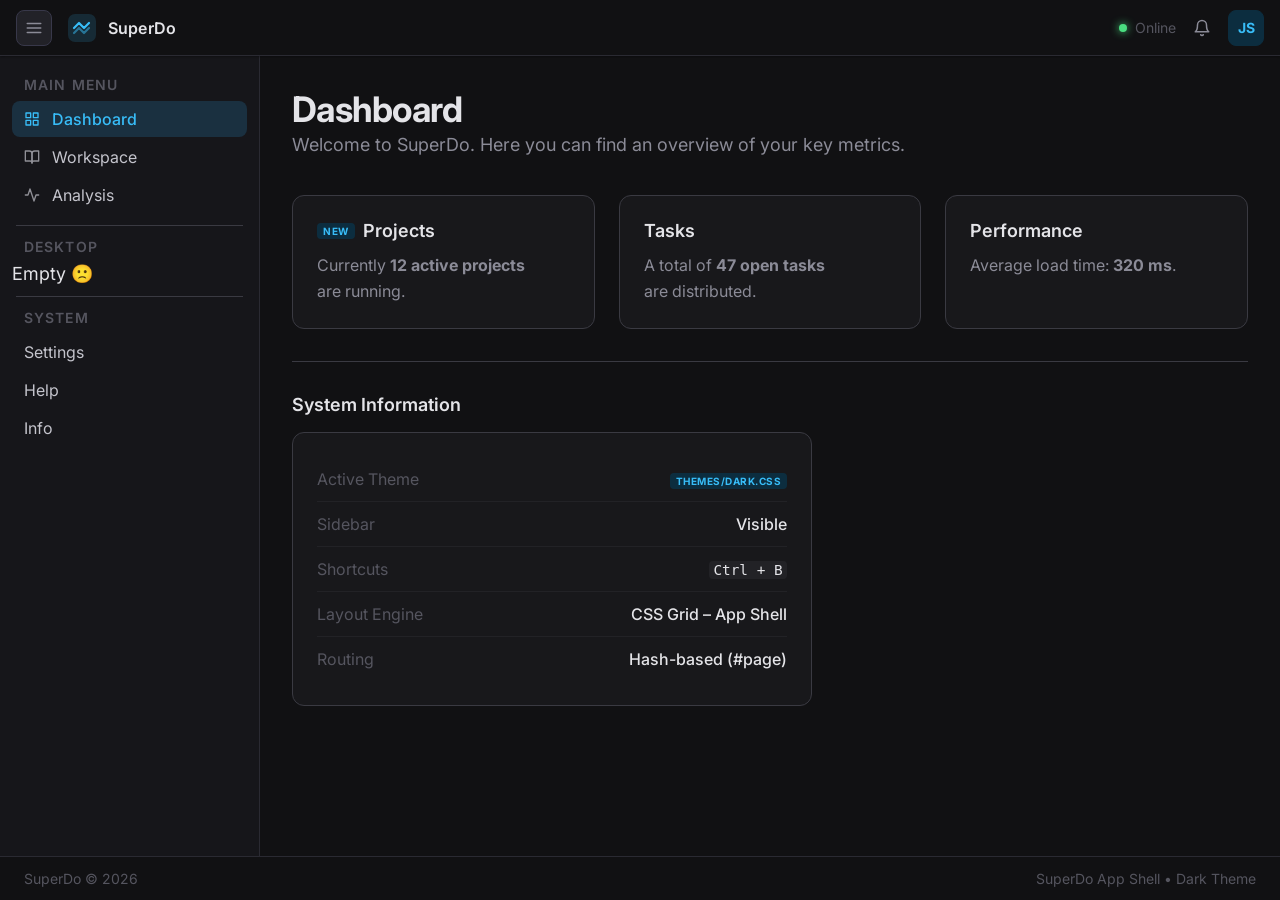
==== commit 7595498e: "WebAppX Update (SuperDo v1.00.01)" ====
--- a/SuperDo/v1.00.01/index.html
+++ b/SuperDo/v1.00.01/index.html
@@ -4,20 +4,10 @@
   <meta charset="UTF-8" />
   <meta name="viewport" content="width=device-width, initial-scale=1.0" />
   <title>SuperDo</title>
-
   <!-- Google Fonts: Inter -->
   <link rel="preconnect" href="https://fonts.googleapis.com" />
   <link rel="preconnect" href="https://fonts.gstatic.com" crossorigin />
   <link href="https://fonts.googleapis.com/css2?family=Inter:wght@300..700&display=swap" rel="stylesheet" />
-
-  <!--
-    LOADING ORDER:
-    1. Theme      -> defines all color custom properties
-    2. Tokens     -> defines typography, spacing, radii
-    3. Base       -> reset + global base styles
-    4. Layout     -> app shell, header, sidebar, content, footer
-    5. Components -> reusable UI components
-  -->
   <link rel="stylesheet" href="themes/dark.css" />
   <link rel="stylesheet" href="css/tokens.css" />
   <link rel="stylesheet" href="css/base.css" />
@@ -25,75 +15,38 @@
   <link rel="stylesheet" href="css/components.css" />
 </head>
 <body>
-  <!-- APP SHELL
-       CSS Grid with 4 areas:
-       - app-header (sticky, full width)
-       - app-sidebar (fixed width, collapsible)
-       - app-content (flex-grow, vertically scrollable)
-       - app-footer (sticky, full width)
-  -->
   <div class="app-shell" id="appShell">
     <!-- Header -->
     <header class="app-header" role="banner">
-      <!-- Sidebar Toggle -->
-      <button
-        class="btn-sidebar-toggle"
-        id="sidebarToggle"
-        aria-label="Close sidebar"
-        aria-expanded="true"
-        aria-controls="appSidebar"
-        title="Sidebar (Ctrl+B)"
-      >
-        <svg xmlns="http://www.w3.org/2000/svg" width="18" height="18"
-          viewBox="0 0 24 24" fill="none" stroke="currentColor"
-          stroke-width="2" stroke-linecap="round" stroke-linejoin="round"
-          aria-hidden="true">
+      <button class="btn-sidebar-toggle" id="sidebarToggle" aria-label="Close sidebar" aria-expanded="true" aria-controls="appSidebar" title="Sidebar (Ctrl+B)">
+        <svg xmlns="http://www.w3.org/2000/svg" width="18" height="18" viewBox="0 0 24 24" fill="none" stroke="currentColor" stroke-width="2" stroke-linecap="round" stroke-linejoin="round" aria-hidden="true">
           <line x1="3" y1="6" x2="21" y2="6" />
           <line x1="3" y1="12" x2="21" y2="12" />
           <line x1="3" y1="18" x2="21" y2="18" />
         </svg>
       </button>
-
-      <!-- Logo + App Title -->
       <a href="#dashboard" class="header-logo" aria-label="Dashboard">
-        <svg width="28" height="28" viewBox="0 0 28 28" fill="none"
-          xmlns="http://www.w3.org/2000/svg" aria-hidden="true">
+        <svg width="28" height="28" viewBox="0 0 28 28" fill="none" xmlns="http://www.w3.org/2000/svg" aria-hidden="true">
           <rect width="28" height="28" rx="7" fill="currentColor" opacity="0.15"/>
-          <path d="M6 14 L11 9 L16 14 L21 9"
-            stroke="currentColor" stroke-width="2.2"
-            stroke-linecap="round" stroke-linejoin="round"/>
-          <path d="M6 19 L11 14 L16 19 L21 14"
-            stroke="currentColor" stroke-width="2.2"
-            stroke-linecap="round" stroke-linejoin="round" opacity="0.5"/>
+          <path d="M6 14 L11 9 L16 14 L21 9" stroke="currentColor" stroke-width="2.2" stroke-linecap="round" stroke-linejoin="round"/>
+          <path d="M6 19 L11 14 L16 19 L21 14" stroke="currentColor" stroke-width="2.2" stroke-linecap="round" stroke-linejoin="round" opacity="0.5"/>
         </svg>
         <span class="header-logo-text">SuperDo</span>
       </a>
-
-      <!-- Header Actions -->
       <div class="header-actions">
         <span class="status" aria-label="System online">
           <span class="status-dot online" aria-hidden="true"></span>
           <span style="color:var(--color-text-faint);font-size:var(--text-xs);">Online</span>
         </span>
         <button class="btn-icon" aria-label="Notifications" title="Notifications">
-          <svg xmlns="http://www.w3.org/2000/svg" width="18" height="18"
-            viewBox="0 0 24 24" fill="none" stroke="currentColor"
-            stroke-width="2" stroke-linecap="round" stroke-linejoin="round"
-            aria-hidden="true">
+          <svg xmlns="http://www.w3.org/2000/svg" width="18" height="18" viewBox="0 0 24 24" fill="none" stroke="currentColor" stroke-width="2" stroke-linecap="round" stroke-linejoin="round" aria-hidden="true">
             <path d="M18 8A6 6 0 0 0 6 8c0 7-3 9-3 9h18s-3-2-3-9"/>
             <path d="M13.73 21a2 2 0 0 1-3.46 0"/>
           </svg>
         </button>
-        <button class="btn-icon" aria-label="User Profile" title="Profile"
-          style="font-size:var(--text-xs);font-weight:700;
-          background:var(--color-primary-highlight);
-          color:var(--color-primary);
-          border:1px solid var(--color-primary-highlight);">
-          JS
-        </button>
+        <button class="btn-icon" aria-label="User Profile" title="Profile" style="font-size:var(--text-xs);font-weight:700; background:var(--color-primary-highlight); color:var(--color-primary); border:1px solid var(--color-primary-highlight);">JS</button>
       </div>
     </header>
-
     <!-- Sidebar -->
     <aside class="app-sidebar" id="appSidebar" role="navigation" aria-label="Main Navigation">
       <nav class="sidebar-section">
@@ -101,186 +54,85 @@
         <ul class="sidebar-nav" role="list">
           <li class="sidebar-nav-item active">
             <a href="#dashboard" aria-current="page">
-              <svg xmlns="http://www.w3.org/2000/svg" width="16" height="16"
-                viewBox="0 0 24 24" fill="none" stroke="currentColor"
-                stroke-width="2" stroke-linecap="round" stroke-linejoin="round"
-                aria-hidden="true">
-                <rect x="3" y="3" width="7" height="7"/>
-                <rect x="14" y="3" width="7" height="7"/>
-                <rect x="14" y="14" width="7" height="7"/>
-                <rect x="3" y="14" width="7" height="7"/>
+              <svg xmlns="http://www.w3.org/2000/svg" width="16" height="16" viewBox="0 0 24 24" fill="none" stroke="currentColor" stroke-width="2" stroke-linecap="round" stroke-linejoin="round" aria-hidden="true">
+                <rect x="3" y="3" width="7" height="7"/><rect x="14" y="3" width="7" height="7"/><rect x="14" y="14" width="7" height="7"/><rect x="3" y="14" width="7" height="7"/>
               </svg>
-              Dashboard
-              <span class="nav-dot" aria-hidden="true"></span>
+              Dashboard <span class="nav-dot" aria-hidden="true"></span>
             </a>
           </li>
           <li class="sidebar-nav-item">
             <a href="#workspace">
-              <svg xmlns="http://www.w3.org/2000/svg" width="16" height="16"
-                viewBox="0 0 24 24" fill="none" stroke="currentColor"
-                stroke-width="2" stroke-linecap="round" stroke-linejoin="round"
-                aria-hidden="true">
-                <path d="M2 3h6a4 4 0 0 1 4 4v14a3 3 0 0 0-3-3H2z"/>
-                <path d="M22 3h-6a4 4 0 0 0-4 4v14a3 3 0 0 1 3-3h7z"/>
+              <svg xmlns="http://www.w3.org/2000/svg" width="16" height="16" viewBox="0 0 24 24" fill="none" stroke="currentColor" stroke-width="2" stroke-linecap="round" stroke-linejoin="round" aria-hidden="true">
+                <path d="M2 3h6a4 4 0 0 1 4 4v14a3 3 0 0 0-3-3H2z"/><path d="M22 3h-6a4 4 0 0 0-4 4v14a3 3 0 0 1 3-3h7z"/>
               </svg>
-              Workspace
-              <span class="nav-dot" aria-hidden="true" style="display:none"></span>
+              Workspace <span class="nav-dot" aria-hidden="true" style="display:none"></span>
             </a>
           </li>
           <li class="sidebar-nav-item">
             <a href="#analysis">
-              <svg xmlns="http://www.w3.org/2000/svg" width="16" height="16"
-                viewBox="0 0 24 24" fill="none" stroke="currentColor"
-                stroke-width="2" stroke-linecap="round" stroke-linejoin="round"
-                aria-hidden="true">
+              <svg xmlns="http://www.w3.org/2000/svg" width="16" height="16" viewBox="0 0 24 24" fill="none" stroke="currentColor" stroke-width="2" stroke-linecap="round" stroke-linejoin="round" aria-hidden="true">
                 <polyline points="22 12 18 12 15 21 9 3 6 12 2 12"/>
               </svg>
-              Analysis
-              <span class="nav-dot" aria-hidden="true" style="display:none"></span>
+              Analysis <span class="nav-dot" aria-hidden="true" style="display:none"></span>
             </a>
           </li>
         </ul>
       </nav>
-
       <hr class="divider" style="margin:0 var(--space-4)" aria-hidden="true"/>
-
       <nav class="sidebar-section" style="padding-top:var(--space-3)">
         <span class="sidebar-section-label">DESKTOP</span>
-        <ul class="sidebar-nav" role="list">
-          <!-- Workspaces will be listed here later -->
+        <ul class="sidebar-nav" id="sidebarWorkspaceList" role="list">
+          <li class="sidebar-nav-item-empty" id="sidebarEmptyLabel">Empty 🙁</li>
         </ul>
       </nav>
-
       <hr class="divider" style="margin:0 var(--space-4)" aria-hidden="true"/>
-
       <nav class="sidebar-section" style="padding-top:var(--space-3)">
         <span class="sidebar-section-label">SYSTEM</span>
         <ul class="sidebar-nav" role="list">
-          <li class="sidebar-nav-item">
-            <a href="#settings">
-              <svg xmlns="http://www.w3.org/2000/svg" width="16" height="16"
-                viewBox="0 0 24 24" fill="none" stroke="currentColor"
-                stroke-width="2" stroke-linecap="round" stroke-linejoin="round"
-                aria-hidden="true">
-                <circle cx="12" cy="12" r="3"/>
-                <path d="M19.4 15a1.65 1.65 0 0 0 .33 1.82l.06.06a2 2 0 0 1-2.83 2.83l-.06-.06
-                a1.65 1.65 0 0 0-1.82-.33 1.65 1.65 0 0 0-1 1.51V21a2 2 0 0 1-4 0
-                v-.09A1.65 1.65 0 0 0 9 19.4a1.65 1.65 0 0 0-1.82.33l-.06.06
-                a2 2 0 0 1-2.83-2.83l.06-.06A1.65 1.65 0 0 0 4.68 15
-                a1.65 1.65 0 0 0-1.51-1H3a2 2 0 0 1 0-4h.09A1.65 1.65 0 0 0 4.6 9
-                a1.65 1.65 0 0 0-.33-1.82l-.06-.06a2 2 0 0 1 2.83-2.83l.06.06
-                A1.65 1.65 0 0 0 9 4.68a1.65 1.65 0 0 0 1-1.51V3a2 2 0 0 1 4 0
-                v.09a1.65 1.65 0 0 0 1 1.51 1.65 1.65 0 0 0 1.82-.33l.06-.06
-                a2 2 0 0 1 2.83 2.83l-.06.06A1.65 1.65 0 0 0 19.4 9
-                a1.65 1.65 0 0 0 1.51 1H21a2 2 0 0 1 0 4h-.09
-                a1.65 1.65 0 0 0-1.51 1z"/>
-              </svg>
-              Settings
-            </a>
-          </li>
-          <li class="sidebar-nav-item">
-            <a href="#help">
-              <svg xmlns="http://www.w3.org/2000/svg" width="16" height="16"
-                viewBox="0 0 24 24" fill="none" stroke="currentColor"
-                stroke-width="2" stroke-linecap="round" stroke-linejoin="round"
-                aria-hidden="true">
-                <circle cx="12" cy="12" r="10"/>
-                <path d="M9.09 9a3 3 0 0 1 5.83 1c0 2-3 3-3 3"/>
-                <line x1="12" y1="17" x2="12.01" y2="17"/>
-              </svg>
-              Help
-            </a>
-          </li>
-          <li class="sidebar-nav-item">
-            <a href="#info">
-              <svg xmlns="http://www.w3.org/2000/svg" width="16" height="16"
-                viewBox="0 0 24 24" fill="none" stroke="currentColor"
-                stroke-width="2" stroke-linecap="round" stroke-linejoin="round"
-                aria-hidden="true">
-                <circle cx="12" cy="12" r="10"/>
-                <line x1="12" y1="16" x2="12" y2="12"/>
-                <line x1="12" y1="8" x2="12.01" y2="8"/>
-              </svg>
-              Info
-            </a>
-          </li>
+          <li class="sidebar-nav-item"><a href="#settings">Settings</a></li>
+          <li class="sidebar-nav-item"><a href="#help">Help</a></li>
+          <li class="sidebar-nav-item"><a href="#info">Info</a></li>
         </ul>
       </nav>
     </aside>
-
     <!-- Content -->
     <main class="app-content" id="appContent" role="main" tabindex="-1">
       <!-- Dashboard -->
-      <section class="content-page" data-page="dashboard" aria-label="Dashboard">
+      <section class="content-page active" data-page="dashboard" aria-label="Dashboard">
         <h1 class="section-heading">Dashboard</h1>
-        <p class="section-sub">
-          Welcome to SuperDo. Here you can find an overview of your key metrics.
-          Navigate through the menu on the left to explore other areas.
-        </p>
-
+        <p class="section-sub">Welcome to SuperDo. Here you can find an overview of your key metrics.</p>
         <div class="card-grid">
-          <div class="card">
-            <div class="card-title"><span class="badge">NEW</span> Projects</div>
-            <p class="card-body">Currently <strong>12 active projects</strong> are running. Three of them are in the final review phase.</p>
-          </div>
-          <div class="card">
-            <div class="card-title">Tasks</div>
-            <p class="card-body">A total of <strong>47 open tasks</strong> are distributed among 6 developers. The burndown rate is at 94%.</p>
-          </div>
-          <div class="card">
-            <div class="card-title">Performance</div>
-            <p class="card-body">Average load time: <strong>320 ms</strong>. LCP: 1.4s · INP: 78ms. All Core Web Vitals are green.</p>
-          </div>
+          <div class="card"><div class="card-title"><span class="badge">NEW</span> Projects</div><p class="card-body">Currently <strong>12 active projects</strong> are running.</p></div>
+          <div class="card"><div class="card-title">Tasks</div><p class="card-body">A total of <strong>47 open tasks</strong> are distributed.</p></div>
+          <div class="card"><div class="card-title">Performance</div><p class="card-body">Average load time: <strong>320 ms</strong>.</p></div>
         </div>
-
         <hr class="divider"/>
-
         <h2 class="card-title" style="margin-bottom:var(--space-4)">System Information</h2>
         <div class="card" style="max-width:520px">
-          <div class="info-row">
-            <span class="info-label">Active Theme</span>
-            <span class="info-value"><span class="badge">themes/dark.css</span></span>
-          </div>
-          <div class="info-row">
-            <span class="info-label">Sidebar</span>
-            <span class="info-value" id="sidebarStatus">Visible</span>
-          </div>
-          <div class="info-row">
-            <span class="info-label">Shortcuts</span>
-            <span class="info-value">
-              <code style="font-family:var(--font-mono);font-size:var(--text-xs);
-              background:var(--color-surface-offset);
-              padding:2px 6px;border-radius:var(--radius-sm);">Ctrl + B</code>
-            </span>
-          </div>
-          <div class="info-row">
-            <span class="info-label">Layout Engine</span>
-            <span class="info-value">CSS Grid – App Shell</span>
-          </div>
-          <div class="info-row">
-            <span class="info-label">Routing</span>
-            <span class="info-value">Hash-based (#page)</span>
-          </div>
+          <div class="info-row"><span class="info-label">Active Theme</span><span class="info-value"><span class="badge">themes/dark.css</span></span></div>
+          <div class="info-row"><span class="info-label">Sidebar</span><span class="info-value" id="sidebarStatus">Visible</span></div>
+          <div class="info-row"><span class="info-label">Shortcuts</span><span class="info-value"><code>Ctrl + B</code></span></div>
+          <div class="info-row"><span class="info-label">Layout Engine</span><span class="info-value">CSS Grid – App Shell</span></div>
+          <div class="info-row"><span class="info-label">Routing</span><span class="info-value">Hash-based (#page)</span></div>
         </div>
       </section>
-
       <!-- Workspace -->
       <section class="content-page" data-page="workspace" aria-label="Workspace">
-        <h1 class="section-heading">Workspace</h1>
+        <div style="display:flex; justify-content:space-between; align-items:center; margin-bottom:var(--space-2);">
+          <h1 class="section-heading">Workspace</h1>
+          <button class="btn btn-primary btn-create-ws" id="btnCreateWsHeader" style="display:none">Create New Workspace</button>
+        </div>
         <p class="section-sub">Manage your projects and tasks in your personal workspace.</p>
-        <div class="empty-state">
-          <svg xmlns="http://www.w3.org/2000/svg" fill="none" viewBox="0 0 24 24"
-            stroke="currentColor" stroke-width="1.5"
-            stroke-linecap="round" stroke-linejoin="round" aria-hidden="true">
-            <path d="M2 3h6a4 4 0 0 1 4 4v14a3 3 0 0 0-3-3H2z"/>
-            <path d="M22 3h-6a4 4 0 0 0-4 4v14a3 3 0 0 1 3-3h7z"/>
+        <div id="workspaceEmptyState" class="empty-state">
+          <svg xmlns="http://www.w3.org/2000/svg" fill="none" viewBox="0 0 24 24" stroke="currentColor" stroke-width="1.5" stroke-linecap="round" stroke-linejoin="round" aria-hidden="true">
+            <path d="M2 3h6a4 4 0 0 1 4 4v14a3 3 0 0 0-3-3H2z"/><path d="M22 3h-6a4 4 0 0 0-4 4v14a3 3 0 0 1 3-3h7z"/>
           </svg>
           <h3>No Workspace selected</h3>
           <p>Please select a workspace from the sidebar or create a new one.</p>
-          <button class="btn btn-primary">Create Workspace</button>
+          <button class="btn btn-primary btn-create-ws">Create New Workspace</button>
         </div>
+        <div id="workspaceGrid" class="card-grid" style="display:none"></div>
       </section>
-
       <!-- Analysis -->
       <section class="content-page" data-page="analysis" aria-label="Analysis">
         <h1 class="section-heading">Analysis</h1>
@@ -293,7 +145,6 @@
           <div class="info-row"><span class="info-label">Error Rate</span><span class="info-value" style="color:var(--color-success)">0.02%</span></div>
         </div>
       </section>
-
       <!-- Settings -->
       <section class="content-page" data-page="settings" aria-label="Settings">
         <h1 class="section-heading">Settings</h1>
@@ -304,52 +155,45 @@
           <div class="info-row"><span class="info-label">Sidebar Width</span><span class="info-value">260 px</span></div>
         </div>
       </section>
-
       <!-- Help -->
       <section class="content-page" data-page="help" aria-label="Help">
         <h1 class="section-heading">Help & Documentation</h1>
         <p class="section-sub">Overview and instructions for SuperDo.</p>
         <div class="card-grid">
-          <div class="card">
-            <div class="card-title">File Structure</div>
-            <p class="card-body" style="font-family:var(--font-mono);font-size:var(--text-xs);line-height:2">
-              index.html<br>themes/dark.css<br>css/tokens.css<br>css/base.css<br>css/layout.css<br>css/components.css<br>js/app.js
-            </p>
-          </div>
+          <div class="card"><div class="card-title">File Structure</div><p class="card-body" style="font-family:var(--font-mono);font-size:var(--text-xs);line-height:2">index.html<br>themes/dark.css<br>css/tokens.css<br>css/base.css<br>css/layout.css<br>css/components.css<br>js/app.js</p></div>
         </div>
       </section>
-
       <!-- Info -->
       <section class="content-page" data-page="info" aria-label="Info">
         <h1 class="section-heading">Info</h1>
         <p class="section-sub">About SuperDo v1.00.01</p>
-        <div class="card">
-          <p class="card-body">SuperDo is a modern ToDo and project management WebApp template.</p>
-        </div>
+        <div class="card"><p class="card-body">SuperDo is a modern ToDo and project management WebApp template.</p></div>
       </section>
     </main>
-
     <!-- Footer -->
     <footer class="app-footer" role="contentinfo">
       <span>SuperDo © 2026</span>
-      <span style="color:var(--color-text-faint)">CSS Grid App Shell • Dark Theme</span>
+      <span style="color:var(--color-text-faint)">SuperDo App Shell • Dark Theme</span>
     </footer>
   </div>
-
-  <!-- App Logic -->
+  <!-- Modal for Workspace Creation -->
+  <div id="wsModal" class="modal-overlay" style="display:none">
+    <div class="modal-content">
+      <h2>Create New Workspace</h2>
+      <div class="form-group" style="margin-bottom:var(--space-4)">
+        <label for="wsName" style="display:block; margin-bottom:var(--space-2); font-size:var(--text-sm);">Workspace Name (max. 80 chars)</label>
+        <input type="text" id="wsName" maxlength="80" placeholder="e.g. MyProjectX" style="width:100%; padding:var(--space-3); background:var(--color-surface-offset); border:1px solid var(--color-border); border-radius:var(--radius-md); color:var(--color-text);">
+      </div>
+      <div class="form-group" style="margin-bottom:var(--space-6)">
+        <label for="wsDesc" style="display:block; margin-bottom:var(--space-2); font-size:var(--text-sm);">Description (max. 500 chars)</label>
+        <textarea id="wsDesc" maxlength="500" placeholder="A short description..." style="width:100%; height:100px; padding:var(--space-3); background:var(--color-surface-offset); border:1px solid var(--color-border); border-radius:var(--radius-md); color:var(--color-text); resize:none;"></textarea>
+      </div>
+      <div class="modal-actions" style="display:flex; justify-content:flex-end; gap:var(--space-3);">
+        <button class="btn" id="btnCancelWs">Cancel</button>
+        <button class="btn btn-primary" id="btnSaveWs">Save Workspace</button>
+      </div>
+    </div>
+  </div>
   <script src="js/app.js"></script>
-  <!-- Live sync sidebar status in dashboard -->
-  <script>
-    (function () {
-      const shell = document.getElementById('appShell');
-      const statusEl = document.getElementById('sidebarStatus');
-      if (!shell || !statusEl) return;
-      new MutationObserver(() => {
-        statusEl.textContent = shell.classList.contains('sidebar-collapsed')
-          ? 'Hidden'
-          : 'Visible';
-      }).observe(shell, { attributes: true, attributeFilter: ['class'] });
-    })();
-  </script>
 </body>
 </html>
--- a/SuperDo/v1.00.01/css/tokens.css
+++ b/SuperDo/v1.00.01/css/tokens.css
@@ -1,48 +1,49 @@
 /* ============================================================
-   TOKENS – Typografie, Abstände, Radien, Übergänge
-   Nur strukturelle/dimensionale Werte. Farben = themes/*.css
+   TOKENS – Typography, Spacing, Radii, Transitions
+   Structural/dimensional values only. Colors = themes/*.css
    ============================================================ */
+
 :root {
-  /* Typografie */
-  --font-body:    'Inter', 'Segoe UI', system-ui, sans-serif;
+  /* Typography */
+  --font-body: 'Inter', 'Segoe UI', system-ui, sans-serif;
   --font-display: 'Inter', 'Segoe UI', system-ui, sans-serif;
-  --font-mono:    'JetBrains Mono', 'Fira Code', monospace;
+  --font-mono: 'JetBrains Mono', 'Fira Code', monospace;
 
-  --text-xs:   clamp(0.75rem,  0.7rem  + 0.25vw, 0.875rem);
-  --text-sm:   clamp(0.875rem, 0.8rem  + 0.35vw, 1rem);
-  --text-base: clamp(1rem,     0.95rem + 0.25vw, 1.125rem);
-  --text-lg:   clamp(1.125rem, 1rem    + 0.75vw, 1.5rem);
-  --text-xl:   clamp(1.5rem,   1.2rem  + 1.25vw, 2.25rem);
+  --text-xs: clamp(0.75rem, 0.7rem + 0.25vw, 0.875rem);
+  --text-sm: clamp(0.875rem, 0.8rem + 0.35vw, 1rem);
+  --text-base: clamp(1rem, 0.95rem + 0.25vw, 1.125rem);
+  --text-lg: clamp(1.125rem, 1rem + 0.75vw, 1.5rem);
+  --text-xl: clamp(1.5rem, 1.2rem + 1.25vw, 2.25rem);
 
-  /* Abstände (4-px-Basis) */
-  --space-1:  0.25rem;
-  --space-2:  0.5rem;
-  --space-3:  0.75rem;
-  --space-4:  1rem;
-  --space-5:  1.25rem;
-  --space-6:  1.5rem;
-  --space-8:  2rem;
+  /* Spacing (4-px-base) */
+  --space-1: 0.25rem;
+  --space-2: 0.5rem;
+  --space-3: 0.75rem;
+  --space-4: 1rem;
+  --space-5: 1.25rem;
+  --space-6: 1.5rem;
+  --space-8: 2rem;
   --space-10: 2.5rem;
   --space-12: 3rem;
   --space-16: 4rem;
 
-  /* Radien */
-  --radius-sm:   0.25rem;
-  --radius-md:   0.5rem;
-  --radius-lg:   0.75rem;
-  --radius-xl:   1rem;
+  /* Radii */
+  --radius-sm: 0.25rem;
+  --radius-md: 0.5rem;
+  --radius-lg: 0.75rem;
+  --radius-xl: 1rem;
   --radius-full: 9999px;
 
-  /* Übergänge */
-  --transition-fast:        120ms cubic-bezier(0.16, 1, 0.3, 1);
+  /* Transitions */
+  --transition-fast: 120ms cubic-bezier(0.16, 1, 0.3, 1);
   --transition-interactive: 180ms cubic-bezier(0.16, 1, 0.3, 1);
-  --transition-smooth:      280ms cubic-bezier(0.16, 1, 0.3, 1);
+  --transition-smooth: 280ms cubic-bezier(0.16, 1, 0.3, 1);
 
-  /* Layout-Dimensionen */
-  --sidebar-width:  260px;
-  --header-height:  56px;
-  --footer-height:  44px;
+  /* Layout Dimensions */
+  --sidebar-width: 260px;
+  --header-height: 56px;
+  --footer-height: 44px;
 
-  /* Sidebar-Animation */
+  /* Sidebar Animation */
   --sidebar-transition: 320ms cubic-bezier(0.16, 1, 0.3, 1);
 }
--- a/SuperDo/v1.00.01/css/base.css
+++ b/SuperDo/v1.00.01/css/base.css
@@ -1,6 +1,7 @@
 /* ============================================================
-   BASE – Reset und globale Grundstile
+   BASE – Reset and global base styles
    ============================================================ */
+
 *, *::before, *::after { box-sizing: border-box; margin: 0; padding: 0; }
 
 html {
@@ -19,38 +20,34 @@
   font-size: var(--text-base);
   color: var(--color-text);
   background-color: var(--color-bg);
-  overflow: hidden; /* Scrolling übernimmt der Content-Container */
+  overflow: hidden; /* Scrolling is handled by the content container */
 }
 
 img, picture, video, canvas, svg { display: block; max-width: 100%; height: auto; }
 button, input, textarea, select { font: inherit; color: inherit; }
 button { cursor: pointer; background: none; border: none; }
+
 h1, h2, h3, h4, h5, h6 { line-height: 1.2; text-wrap: balance; font-family: var(--font-display); }
 p, li { text-wrap: pretty; }
+
 a { color: var(--color-primary); text-decoration: none; }
 a:hover { color: var(--color-primary-hover); }
+
+.divider {
+  border: none;
+  border-top: 1px solid var(--color-border);
+  margin: var(--space-8) 0;
+}
+
+code {
+  font-family: var(--font-mono);
+  font-size: 0.9em;
+  background: var(--color-surface-offset);
+  padding: 0.1em 0.3em;
+  border-radius: var(--radius-sm);
+}
 
 ::selection {
   background: oklch(from var(--color-primary) l c h / 0.25);
   color: var(--color-text);
 }
-
-:focus-visible {
-  outline: 2px solid var(--color-primary);
-  outline-offset: 3px;
-  border-radius: var(--radius-sm);
-}
-
-.sr-only {
-  position: absolute; width: 1px; height: 1px; padding: 0; margin: -1px;
-  overflow: hidden; clip: rect(0,0,0,0); white-space: nowrap; border-width: 0;
-}
-
-@media (prefers-reduced-motion: reduce) {
-  *, *::before, *::after {
-    animation-duration: 0.01ms !important;
-    animation-iteration-count: 1 !important;
-    transition-duration: 0.01ms !important;
-    scroll-behavior: auto !important;
-  }
-}
--- a/SuperDo/v1.00.01/css/components.css
+++ b/SuperDo/v1.00.01/css/components.css
@@ -1,8 +1,8 @@
 /* ============================================================
-   COMPONENTS – Buttons · Cards · Badges · Divider · …
+   COMPONENTS – Buttons · Cards · Badges · Divider · ...
    ============================================================ */
 
-/* ── Buttons ─────────────────────────────────── */
+/* ── Buttons ───────────────────────────────────── */
 .btn {
   display: inline-flex;
   align-items: center;
@@ -21,150 +21,164 @@
     border-color var(--transition-interactive),
     box-shadow var(--transition-interactive);
 }
+
 .btn-primary {
   background: var(--color-primary);
   color: var(--color-text-inverse);
   border-color: var(--color-primary);
 }
+
 .btn-primary:hover {
   background: var(--color-primary-hover);
   border-color: var(--color-primary-hover);
 }
-.btn-ghost {
-  background: transparent;
-  color: var(--color-text-muted);
-  border-color: var(--color-border);
-}
-.btn-ghost:hover {
-  background: var(--color-surface-offset);
-  color: var(--color-text);
-  border-color: var(--color-primary);
-}
 
-/* ── Icon-Button (quadratisch) ───────────────── */
 .btn-icon {
-  display: inline-flex;
+  display: flex;
   align-items: center;
   justify-content: center;
   width: 36px;
   height: 36px;
   border-radius: var(--radius-md);
-  background: transparent;
-  border: 1px solid transparent;
   color: var(--color-text-muted);
-  transition:
-    background var(--transition-interactive),
-    color var(--transition-interactive),
-    border-color var(--transition-interactive);
+  transition: all var(--transition-interactive);
 }
+
 .btn-icon:hover {
   background: var(--color-surface-offset);
   color: var(--color-text);
-  border-color: var(--color-border);
 }
 
-/* ── Karten ──────────────────────────────────── */
+/* ── Cards ─────────────────────────────────────── */
+.card-grid {
+  display: grid;
+  grid-template-columns: repeat(auto-fill, minmax(300px, 1fr));
+  gap: var(--space-6);
+  margin-bottom: var(--space-8);
+}
+
 .card {
   background: var(--color-surface);
   border: 1px solid var(--color-border);
   border-radius: var(--radius-lg);
   padding: var(--space-6);
-  box-shadow: var(--shadow-sm);
-}
-.card-title {
-  font-size: var(--text-lg);
-  font-weight: 600;
-  color: var(--color-text);
-  margin-bottom: var(--space-3);
-}
-.card-body {
-  font-size: var(--text-base);
-  color: var(--color-text-muted);
-  line-height: 1.65;
+  transition: border-color var(--transition-smooth);
 }
 
-/* ── Karten-Grid ─────────────────────────────── */
-.card-grid {
-  display: grid;
-  grid-template-columns: repeat(auto-fill, minmax(min(280px, 100%), 1fr));
-  gap: var(--space-5);
+.card:hover {
+  border-color: var(--color-border-strong);
 }
 
-/* ── Badge ───────────────────────────────────── */
+.card-title {
+  font-size: var(--text-base);
+  font-weight: 600;
+  margin-bottom: var(--space-3);
+  display: flex;
+  align-items: center;
+  gap: var(--space-2);
+}
+
+.card-body {
+  font-size: var(--text-sm);
+  color: var(--color-text-muted);
+  line-height: 1.6;
+}
+
+/* ── Badges ────────────────────────────────────── */
 .badge {
-  display: inline-flex;
-  align-items: center;
-  gap: var(--space-1);
-  padding: 2px var(--space-2);
-  border-radius: var(--radius-full);
-  font-size: var(--text-xs);
-  font-weight: 600;
+  display: inline-block;
+  padding: 2px 6px;
   background: var(--color-primary-highlight);
   color: var(--color-primary);
-  letter-spacing: 0.02em;
+  font-size: 10px;
+  font-weight: 700;
+  text-transform: uppercase;
+  border-radius: var(--radius-sm);
+  letter-spacing: 0.05em;
 }
 
-/* ── Section-Überschriften ───────────────────── */
-.section-heading {
-  font-size: var(--text-xl);
-  font-weight: 700;
-  color: var(--color-text);
-  margin-bottom: var(--space-2);
-}
-.section-sub {
-  font-size: var(--text-base);
-  color: var(--color-text-muted);
-  margin-bottom: var(--space-8);
-  max-width: 60ch;
-}
-
-/* ── Divider ─────────────────────────────────── */
-.divider {
-  border: none;
-  border-top: 1px solid var(--color-divider);
-  margin-block: var(--space-6);
-}
-
-/* ── Info-Zeilen (Key–Value) ─────────────────── */
+/* ── Info Rows ─────────────────────────────────── */
 .info-row {
   display: flex;
   justify-content: space-between;
   align-items: center;
   padding: var(--space-3) 0;
-  border-bottom: 1px solid var(--color-divider);
+  border-bottom: 1px solid var(--color-surface-offset);
+}
+
+.info-row:last-child { border-bottom: none; }
+
+.info-label {
   font-size: var(--text-sm);
-  gap: var(--space-4);
+  color: var(--color-text-faint);
 }
-.info-row:last-child { border-bottom: none; }
-.info-label { color: var(--color-text-muted); }
-.info-value { color: var(--color-text); font-weight: 500; text-align: right; }
 
-/* ── Leerer Zustand ──────────────────────────── */
+.info-value {
+  font-size: var(--text-sm);
+  font-weight: 500;
+  color: var(--color-text);
+}
+
+/* ── Empty State ───────────────────────────────── */
 .empty-state {
   display: flex;
   flex-direction: column;
   align-items: center;
   text-align: center;
   padding: var(--space-16) var(--space-8);
-  color: var(--color-text-muted);
-}
-.empty-state svg { width: 48px; height: 48px; color: var(--color-text-faint); margin-bottom: var(--space-4); }
-.empty-state h3 { font-size: var(--text-lg); color: var(--color-text); margin-bottom: var(--space-2); }
-.empty-state p  { max-width: 36ch; margin-bottom: var(--space-6); }
-
-/* ── Nav-Dot (aktiver Indikator) ─────────────── */
-.nav-dot {
-  width: 6px;
-  height: 6px;
-  border-radius: var(--radius-full);
-  background: var(--color-primary);
-  margin-left: auto;
-  flex-shrink: 0;
+  background: var(--color-surface);
+  border: 2px dashed var(--color-border);
+  border-radius: var(--radius-xl);
+  color: var(--color-text-faint);
 }
 
-/* ── Statusindikator ─────────────────────────── */
-.status { display: inline-flex; align-items: center; gap: var(--space-2); font-size: var(--text-xs); }
-.status-dot { width: 8px; height: 8px; border-radius: var(--radius-full); flex-shrink: 0; }
-.status-dot.online  { background: var(--color-success); box-shadow: 0 0 6px var(--color-success); }
-.status-dot.warning { background: var(--color-warning); }
-.status-dot.error   { background: var(--color-error); }
+.empty-state svg {
+  width: 48px;
+  height: 48px;
+  margin-bottom: var(--space-6);
+  opacity: 0.4;
+}
+
+.empty-state h3 {
+  color: var(--color-text);
+  margin-bottom: var(--space-2);
+}
+
+.empty-state p {
+  max-width: 40ch;
+  margin-bottom: var(--space-8);
+}
+
+/* ── Status Indicators ─────────────────────────── */
+.status {
+  display: flex;
+  align-items: center;
+  gap: var(--space-2);
+}
+
+.status-dot {
+  width: 8px;
+  height: 8px;
+  border-radius: 50%;
+  background: var(--color-text-faint);
+}
+
+.status-dot.online {
+  background: var(--color-success);
+  box-shadow: 0 0 8px var(--color-success);
+}
+
+/* ── Headings ──────────────────────────────────── */
+.section-heading {
+  font-size: var(--text-xl);
+  font-weight: 700;
+  margin-bottom: var(--space-1);
+  letter-spacing: -0.02em;
+}
+
+.section-sub {
+  font-size: var(--text-base);
+  color: var(--color-text-muted);
+  margin-bottom: var(--space-10);
+  max-width: 70ch;
+}
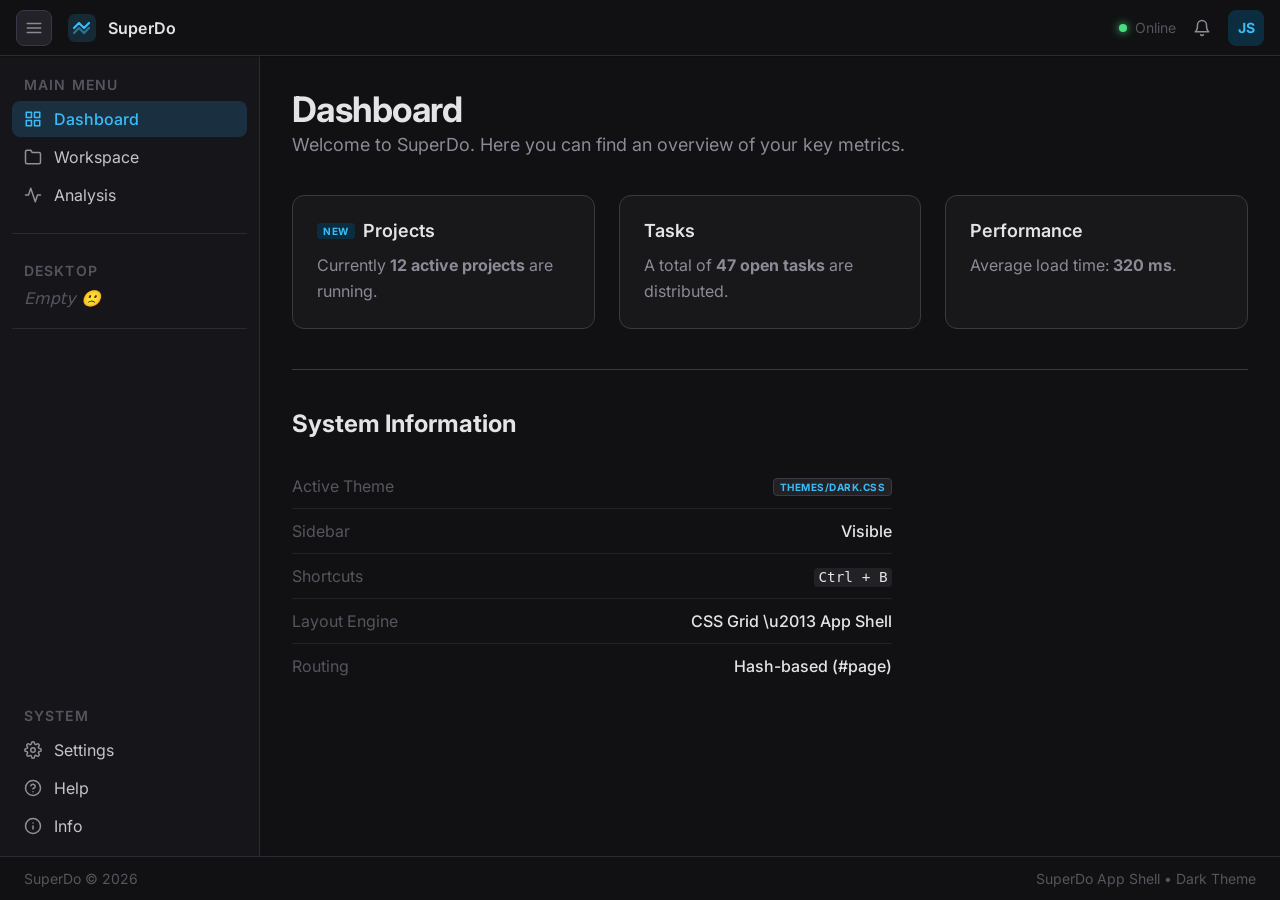
==== commit 48f99d52: "WebAppX Update (SuperDo v1.00.01)" ====
--- a/SuperDo/v1.00.01/index.html
+++ b/SuperDo/v1.00.01/index.html
@@ -13,187 +13,281 @@
   <link rel="stylesheet" href="css/base.css" />
   <link rel="stylesheet" href="css/layout.css" />
   <link rel="stylesheet" href="css/components.css" />
+  <style>
+    /* Inline styles for Workspace Logic */
+    .sidebar-empty-label {
+      padding: var(--space-2) var(--space-3);
+      font-size: var(--text-sm);
+      color: var(--color-text-faint);
+      font-style: italic;
+    }
+    .ws-modal {
+      position: fixed;
+      top: 0; left: 0; width: 100%; height: 100%;
+      background: rgba(0,0,0,0.7);
+      display: flex; align-items: center; justify-content: center;
+      z-index: 2000;
+      opacity: 0; pointer-events: none;
+      transition: opacity 0.2s ease;
+    }
+    .ws-modal-visible { opacity: 1; pointer-events: auto; }
+    .ws-modal-content {
+      background: var(--color-surface);
+      border: 1px solid var(--color-border);
+      border-radius: var(--radius-lg);
+      width: 100%; max-width: 500px;
+      padding: var(--space-6);
+      box-shadow: var(--shadow-xl);
+    }
+    .ws-form-group { margin-bottom: var(--space-4); }
+    .ws-form-label { display: block; font-size: var(--text-sm); font-weight: 600; margin-bottom: var(--space-2); }
+    .ws-input {
+      width: 100%; padding: var(--space-3);
+      background: var(--color-surface-offset);
+      border: 1px solid var(--color-border);
+      border-radius: var(--radius-md);
+      color: var(--color-text);
+      font-size: var(--text-sm);
+    }
+    .ws-input:focus { border-color: var(--color-primary); outline: none; }
+    .ws-error { color: #ff5555; font-size: var(--text-xs); margin-top: var(--space-1); min-height: 1em; }
+    .ws-modal-actions { display: flex; justify-content: flex-end; gap: var(--space-3); margin-top: var(--space-6); }
+    
+    .ws-card-actions { margin-top: var(--space-4); display: flex; gap: var(--space-2); border-top: 1px solid var(--color-border); padding-top: var(--space-3); }
+    .btn-ghost { background: transparent; border: 1px solid var(--color-border); color: var(--color-text-muted); }
+    .btn-ghost:hover { background: var(--color-surface-offset); color: var(--color-text); border-color: var(--color-border-strong); }
+  </style>
 </head>
 <body>
-  <div class="app-shell" id="appShell">
-    <!-- Header -->
-    <header class="app-header" role="banner">
-      <button class="btn-sidebar-toggle" id="sidebarToggle" aria-label="Close sidebar" aria-expanded="true" aria-controls="appSidebar" title="Sidebar (Ctrl+B)">
+<div class="app-shell" id="appShell">
+  <!-- Header -->
+  <header class="app-header" role="banner">
+    <button class="btn-sidebar-toggle" id="sidebarToggle" aria-label="Close sidebar" aria-expanded="true" aria-controls="appSidebar" title="Sidebar (Ctrl+B)">
+      <svg xmlns="http://www.w3.org/2000/svg" width="18" height="18" viewBox="0 0 24 24" fill="none" stroke="currentColor" stroke-width="2" stroke-linecap="round" stroke-linejoin="round" aria-hidden="true">
+        <line x1="3" y1="6" x2="21" y2="6" />
+        <line x1="3" y1="12" x2="21" y2="12" />
+        <line x1="3" y1="18" x2="21" y2="18" />
+      </svg>
+    </button>
+    <a href="#dashboard" class="header-logo" aria-label="Dashboard">
+      <svg width="28" height="28" viewBox="0 0 28 28" fill="none" xmlns="http://www.w3.org/2000/svg" aria-hidden="true">
+        <rect width="28" height="28" rx="7" fill="currentColor" opacity="0.15"/>
+        <path d="M6 14 L11 9 L16 14 L21 9" stroke="currentColor" stroke-width="2.2" stroke-linecap="round" stroke-linejoin="round"/>
+        <path d="M6 19 L11 14 L16 19 L21 14" stroke="currentColor" stroke-width="2.2" stroke-linecap="round" stroke-linejoin="round" opacity="0.5"/>
+      </svg>
+      <span class="header-logo-text">SuperDo</span>
+    </a>
+    <div class="header-actions">
+      <span class="status" aria-label="System online">
+        <span class="status-dot online" aria-hidden="true"></span>
+        <span style="color:var(--color-text-faint);font-size:var(--text-xs);">Online</span>
+      </span>
+      <button class="btn-icon" aria-label="Notifications" title="Notifications">
         <svg xmlns="http://www.w3.org/2000/svg" width="18" height="18" viewBox="0 0 24 24" fill="none" stroke="currentColor" stroke-width="2" stroke-linecap="round" stroke-linejoin="round" aria-hidden="true">
-          <line x1="3" y1="6" x2="21" y2="6" />
-          <line x1="3" y1="12" x2="21" y2="12" />
-          <line x1="3" y1="18" x2="21" y2="18" />
+          <path d="M18 8A6 6 0 0 0 6 8c0 7-3 9-3 9h18s-3-2-3-9" />
+          <path d="M13.73 21a2 2 0 0 1-3.46 0" />
         </svg>
       </button>
-      <a href="#dashboard" class="header-logo" aria-label="Dashboard">
-        <svg width="28" height="28" viewBox="0 0 28 28" fill="none" xmlns="http://www.w3.org/2000/svg" aria-hidden="true">
-          <rect width="28" height="28" rx="7" fill="currentColor" opacity="0.15"/>
-          <path d="M6 14 L11 9 L16 14 L21 9" stroke="currentColor" stroke-width="2.2" stroke-linecap="round" stroke-linejoin="round"/>
-          <path d="M6 19 L11 14 L16 19 L21 14" stroke="currentColor" stroke-width="2.2" stroke-linecap="round" stroke-linejoin="round" opacity="0.5"/>
-        </svg>
-        <span class="header-logo-text">SuperDo</span>
-      </a>
-      <div class="header-actions">
-        <span class="status" aria-label="System online">
-          <span class="status-dot online" aria-hidden="true"></span>
-          <span style="color:var(--color-text-faint);font-size:var(--text-xs);">Online</span>
-        </span>
-        <button class="btn-icon" aria-label="Notifications" title="Notifications">
-          <svg xmlns="http://www.w3.org/2000/svg" width="18" height="18" viewBox="0 0 24 24" fill="none" stroke="currentColor" stroke-width="2" stroke-linecap="round" stroke-linejoin="round" aria-hidden="true">
-            <path d="M18 8A6 6 0 0 0 6 8c0 7-3 9-3 9h18s-3-2-3-9"/>
-            <path d="M13.73 21a2 2 0 0 1-3.46 0"/>
-          </svg>
-        </button>
-        <button class="btn-icon" aria-label="User Profile" title="Profile" style="font-size:var(--text-xs);font-weight:700; background:var(--color-primary-highlight); color:var(--color-primary); border:1px solid var(--color-primary-highlight);">JS</button>
-      </div>
-    </header>
-    <!-- Sidebar -->
-    <aside class="app-sidebar" id="appSidebar" role="navigation" aria-label="Main Navigation">
-      <nav class="sidebar-section">
-        <span class="sidebar-section-label">MAIN MENU</span>
-        <ul class="sidebar-nav" role="list">
-          <li class="sidebar-nav-item active">
-            <a href="#dashboard" aria-current="page">
-              <svg xmlns="http://www.w3.org/2000/svg" width="16" height="16" viewBox="0 0 24 24" fill="none" stroke="currentColor" stroke-width="2" stroke-linecap="round" stroke-linejoin="round" aria-hidden="true">
-                <rect x="3" y="3" width="7" height="7"/><rect x="14" y="3" width="7" height="7"/><rect x="14" y="14" width="7" height="7"/><rect x="3" y="14" width="7" height="7"/>
-              </svg>
-              Dashboard <span class="nav-dot" aria-hidden="true"></span>
-            </a>
-          </li>
-          <li class="sidebar-nav-item">
-            <a href="#workspace">
-              <svg xmlns="http://www.w3.org/2000/svg" width="16" height="16" viewBox="0 0 24 24" fill="none" stroke="currentColor" stroke-width="2" stroke-linecap="round" stroke-linejoin="round" aria-hidden="true">
-                <path d="M2 3h6a4 4 0 0 1 4 4v14a3 3 0 0 0-3-3H2z"/><path d="M22 3h-6a4 4 0 0 0-4 4v14a3 3 0 0 1 3-3h7z"/>
-              </svg>
-              Workspace <span class="nav-dot" aria-hidden="true" style="display:none"></span>
-            </a>
-          </li>
-          <li class="sidebar-nav-item">
-            <a href="#analysis">
-              <svg xmlns="http://www.w3.org/2000/svg" width="16" height="16" viewBox="0 0 24 24" fill="none" stroke="currentColor" stroke-width="2" stroke-linecap="round" stroke-linejoin="round" aria-hidden="true">
-                <polyline points="22 12 18 12 15 21 9 3 6 12 2 12"/>
-              </svg>
-              Analysis <span class="nav-dot" aria-hidden="true" style="display:none"></span>
-            </a>
-          </li>
-        </ul>
-      </nav>
-      <hr class="divider" style="margin:0 var(--space-4)" aria-hidden="true"/>
-      <nav class="sidebar-section" style="padding-top:var(--space-3)">
-        <span class="sidebar-section-label">DESKTOP</span>
-        <ul class="sidebar-nav" id="sidebarWorkspaceList" role="list">
-          <li class="sidebar-nav-item-empty" id="sidebarEmptyLabel">Empty 🙁</li>
-        </ul>
-      </nav>
-      <hr class="divider" style="margin:0 var(--space-4)" aria-hidden="true"/>
-      <nav class="sidebar-section" style="padding-top:var(--space-3)">
-        <span class="sidebar-section-label">SYSTEM</span>
-        <ul class="sidebar-nav" role="list">
-          <li class="sidebar-nav-item"><a href="#settings">Settings</a></li>
-          <li class="sidebar-nav-item"><a href="#help">Help</a></li>
-          <li class="sidebar-nav-item"><a href="#info">Info</a></li>
-        </ul>
-      </nav>
-    </aside>
-    <!-- Content -->
-    <main class="app-content" id="appContent" role="main" tabindex="-1">
-      <!-- Dashboard -->
-      <section class="content-page active" data-page="dashboard" aria-label="Dashboard">
-        <h1 class="section-heading">Dashboard</h1>
-        <p class="section-sub">Welcome to SuperDo. Here you can find an overview of your key metrics.</p>
-        <div class="card-grid">
-          <div class="card"><div class="card-title"><span class="badge">NEW</span> Projects</div><p class="card-body">Currently <strong>12 active projects</strong> are running.</p></div>
-          <div class="card"><div class="card-title">Tasks</div><p class="card-body">A total of <strong>47 open tasks</strong> are distributed.</p></div>
-          <div class="card"><div class="card-title">Performance</div><p class="card-body">Average load time: <strong>320 ms</strong>.</p></div>
-        </div>
-        <hr class="divider"/>
-        <h2 class="card-title" style="margin-bottom:var(--space-4)">System Information</h2>
-        <div class="card" style="max-width:520px">
-          <div class="info-row"><span class="info-label">Active Theme</span><span class="info-value"><span class="badge">themes/dark.css</span></span></div>
-          <div class="info-row"><span class="info-label">Sidebar</span><span class="info-value" id="sidebarStatus">Visible</span></div>
-          <div class="info-row"><span class="info-label">Shortcuts</span><span class="info-value"><code>Ctrl + B</code></span></div>
-          <div class="info-row"><span class="info-label">Layout Engine</span><span class="info-value">CSS Grid – App Shell</span></div>
-          <div class="info-row"><span class="info-label">Routing</span><span class="info-value">Hash-based (#page)</span></div>
-        </div>
-      </section>
-      <!-- Workspace -->
-      <section class="content-page" data-page="workspace" aria-label="Workspace">
-        <div style="display:flex; justify-content:space-between; align-items:center; margin-bottom:var(--space-2);">
-          <h1 class="section-heading">Workspace</h1>
-          <button class="btn btn-primary btn-create-ws" id="btnCreateWsHeader" style="display:none">Create New Workspace</button>
-        </div>
-        <p class="section-sub">Manage your projects and tasks in your personal workspace.</p>
-        <div id="workspaceEmptyState" class="empty-state">
-          <svg xmlns="http://www.w3.org/2000/svg" fill="none" viewBox="0 0 24 24" stroke="currentColor" stroke-width="1.5" stroke-linecap="round" stroke-linejoin="round" aria-hidden="true">
-            <path d="M2 3h6a4 4 0 0 1 4 4v14a3 3 0 0 0-3-3H2z"/><path d="M22 3h-6a4 4 0 0 0-4 4v14a3 3 0 0 1 3-3h7z"/>
-          </svg>
-          <h3>No Workspace selected</h3>
-          <p>Please select a workspace from the sidebar or create a new one.</p>
-          <button class="btn btn-primary btn-create-ws">Create New Workspace</button>
-        </div>
-        <div id="workspaceGrid" class="card-grid" style="display:none"></div>
-      </section>
-      <!-- Analysis -->
-      <section class="content-page" data-page="analysis" aria-label="Analysis">
-        <h1 class="section-heading">Analysis</h1>
-        <p class="section-sub">Performance metrics and usage statistics for the last 30 days.</p>
-        <div class="card" style="max-width:580px">
-          <div class="info-row"><span class="info-label">Page Views (30 days)</span><span class="info-value">48,320</span></div>
-          <div class="info-row"><span class="info-label">Active Users</span><span class="info-value">1,247</span></div>
-          <div class="info-row"><span class="info-label">Avg. Session Duration</span><span class="info-value">4:32 min</span></div>
-          <div class="info-row"><span class="info-label">Bounce Rate</span><span class="info-value">18.4%</span></div>
-          <div class="info-row"><span class="info-label">Error Rate</span><span class="info-value" style="color:var(--color-success)">0.02%</span></div>
-        </div>
-      </section>
-      <!-- Settings -->
-      <section class="content-page" data-page="settings" aria-label="Settings">
-        <h1 class="section-heading">Settings</h1>
-        <p class="section-sub">App-wide configuration options.</p>
-        <div class="card" style="max-width:480px">
-          <div class="info-row"><span class="info-label">Active Theme</span><span class="info-value"><span class="badge">dark.css</span></span></div>
-          <div class="info-row"><span class="info-label">Language</span><span class="info-value">English (EN)</span></div>
-          <div class="info-row"><span class="info-label">Sidebar Width</span><span class="info-value">260 px</span></div>
-        </div>
-      </section>
-      <!-- Help -->
-      <section class="content-page" data-page="help" aria-label="Help">
-        <h1 class="section-heading">Help & Documentation</h1>
-        <p class="section-sub">Overview and instructions for SuperDo.</p>
-        <div class="card-grid">
-          <div class="card"><div class="card-title">File Structure</div><p class="card-body" style="font-family:var(--font-mono);font-size:var(--text-xs);line-height:2">index.html<br>themes/dark.css<br>css/tokens.css<br>css/base.css<br>css/layout.css<br>css/components.css<br>js/app.js</p></div>
-        </div>
-      </section>
-      <!-- Info -->
-      <section class="content-page" data-page="info" aria-label="Info">
-        <h1 class="section-heading">Info</h1>
-        <p class="section-sub">About SuperDo v1.00.01</p>
-        <div class="card"><p class="card-body">SuperDo is a modern ToDo and project management WebApp template.</p></div>
-      </section>
-    </main>
-    <!-- Footer -->
-    <footer class="app-footer" role="contentinfo">
-      <span>SuperDo © 2026</span>
-      <span style="color:var(--color-text-faint)">SuperDo App Shell • Dark Theme</span>
-    </footer>
+      <button class="btn-icon" aria-label="User Profile" title="Profile" style="font-size:var(--text-xs);font-weight:700; background:var(--color-primary-highlight); color:var(--color-primary); border:1px solid var(--color-primary-highlight);">JS</button>
+    </div>
+  </header>
+
+  <!-- Sidebar -->
+  <aside class="app-sidebar" id="appSidebar" role="navigation" aria-label="Main Navigation">
+    <nav class="sidebar-section">
+      <span class="sidebar-section-label">MAIN MENU</span>
+      <ul class="sidebar-nav" role="list">
+        <li class="sidebar-nav-item" data-page="dashboard">
+          <a href="#dashboard">
+            <svg xmlns="http://www.w3.org/2000/svg" width="18" height="18" viewBox="0 0 24 24" fill="none" stroke="currentColor" stroke-width="2" stroke-linecap="round" stroke-linejoin="round" aria-hidden="true"><rect x="3" y="3" width="7" height="7"/><rect x="14" y="3" width="7" height="7"/><rect x="14" y="14" width="7" height="7"/><rect x="3" y="14" width="7" height="7"/></svg>
+            <span>Dashboard</span>
+          </a>
+        </li>
+        <li class="sidebar-nav-item" data-page="workspace">
+          <a href="#workspace">
+            <svg xmlns="http://www.w3.org/2000/svg" width="18" height="18" viewBox="0 0 24 24" fill="none" stroke="currentColor" stroke-width="2" stroke-linecap="round" stroke-linejoin="round" aria-hidden="true"><path d="M22 19a2 2 0 0 1-2 2H4a2 2 0 0 1-2-2V5a2 2 0 0 1 2-2h5l2 3h9a2 2 0 0 1 2 2z"/></svg>
+            <span>Workspace</span>
+          </a>
+        </li>
+        <li class="sidebar-nav-item" data-page="analysis">
+          <a href="#analysis">
+            <svg xmlns="http://www.w3.org/2000/svg" width="18" height="18" viewBox="0 0 24 24" fill="none" stroke="currentColor" stroke-width="2" stroke-linecap="round" stroke-linejoin="round" aria-hidden="true"><polyline points="22 12 18 12 15 21 9 3 6 12 2 12"/></svg>
+            <span>Analysis</span>
+          </a>
+        </li>
+      </ul>
+    </nav>
+    <hr style="border:0; border-top:1px solid var(--color-sidebar-border); margin:var(--space-2) var(--space-3);">
+    <nav class="sidebar-section">
+      <span class="sidebar-section-label">DESKTOP</span>
+      <ul class="sidebar-nav" id="desktopNavList" role="list">
+        <!-- Dynamically filled -->
+        <li class="sidebar-nav-item sidebar-empty-item">
+          <span class="sidebar-empty-label">Empty \uD83D\uDE41</span>
+        </li>
+      </ul>
+    </nav>
+    <hr style="border:0; border-top:1px solid var(--color-sidebar-border); margin:var(--space-2) var(--space-3);">
+    <nav class="sidebar-section" style="margin-top:auto;">
+      <span class="sidebar-section-label">SYSTEM</span>
+      <ul class="sidebar-nav" role="list">
+        <li class="sidebar-nav-item" data-page="settings">
+          <a href="#settings">
+            <svg xmlns="http://www.w3.org/2000/svg" width="18" height="18" viewBox="0 0 24 24" fill="none" stroke="currentColor" stroke-width="2" stroke-linecap="round" stroke-linejoin="round" aria-hidden="true"><circle cx="12" cy="12" r="3"/><path d="M19.4 15a1.65 1.65 0 0 0 .33 1.82l.06.06a2 2 0 0 1 0 2.83 2 2 0 0 1-2.83 0l-.06-.06a1.65 1.65 0 0 0-1.82-.33 1.65 1.65 0 0 0-1 1.51V21a2 2 0 0 1-2 2 2 2 0 0 1-2-2v-.09A1.65 1.65 0 0 0 9 19.4a1.65 1.65 0 0 0-1.82.33l-.06.06a2 2 0 0 1-2.83 0 2 2 0 0 1 0-2.83l.06-.06a1.65 1.65 0 0 0 .33-1.82 1.65 1.65 0 0 0-1.51-1H3a2 2 0 0 1-2-2 2 2 0 0 1 2-2h.09A1.65 1.65 0 0 0 4.6 9a1.65 1.65 0 0 0-.33-1.82l-.06-.06a2 2 0 0 1 0-2.83 2 2 0 0 1 2.83 0l.06.06a1.65 1.65 0 0 0 1.82.33H9a1.65 1.65 0 0 0 1-1.51V3a2 2 0 0 1 2-2 2 2 0 0 1 2 2v.09a1.65 1.65 0 0 0 1 1.51 1.65 1.65 0 0 0 1.82-.33l.06-.06a2 2 0 0 1 2.83 0 2 2 0 0 1 0 2.83l-.06.06a1.65 1.65 0 0 0-.33 1.82V9a1.65 1.65 0 0 0 1.51 1H21a2 2 0 0 1 2 2 2 2 0 0 1-2 2h-.09a1.65 1.65 0 0 0-1.51 1z"/></svg>
+            <span>Settings</span>
+          </a>
+        </li>
+        <li class="sidebar-nav-item" data-page="help">
+          <a href="#help">
+            <svg xmlns="http://www.w3.org/2000/svg" width="18" height="18" viewBox="0 0 24 24" fill="none" stroke="currentColor" stroke-width="2" stroke-linecap="round" stroke-linejoin="round" aria-hidden="true"><circle cx="12" cy="12" r="10"/><path d="M9.09 9a3 3 0 0 1 5.83 1c0 2-3 3-3 3"/><line x1="12" y1="17" x2="12.01" y2="17"/></svg>
+            <span>Help</span>
+          </a>
+        </li>
+        <li class="sidebar-nav-item" data-page="info">
+          <a href="#info">
+            <svg xmlns="http://www.w3.org/2000/svg" width="18" height="18" viewBox="0 0 24 24" fill="none" stroke="currentColor" stroke-width="2" stroke-linecap="round" stroke-linejoin="round" aria-hidden="true"><circle cx="12" cy="12" r="10"/><line x1="12" y1="16" x2="12" y2="12"/><line x1="12" y1="8" x2="12.01" y2="8"/></svg>
+            <span>Info</span>
+          </a>
+        </li>
+      </ul>
+    </nav>
+  </aside>
+
+  <!-- Content -->
+  <main class="app-content" id="appContent">
+    
+    <!-- Page: Dashboard -->
+    <section class="content-page" data-page="dashboard">
+      <h1 class="section-heading">Dashboard</h1>
+      <p class="section-sub">Welcome to SuperDo. Here you can find an overview of your key metrics.</p>
+      <div class="card-grid">
+        <div class="card">
+          <div class="card-title"><span class="badge">NEW</span> Projects</div>
+          <div class="card-body">Currently <strong>12 active projects</strong> are running.</div>
+        </div>
+        <div class="card">
+          <div class="card-title">Tasks</div>
+          <div class="card-body">A total of <strong>47 open tasks</strong> are distributed.</div>
+        </div>
+        <div class="card">
+          <div class="card-title">Performance</div>
+          <div class="card-body">Average load time: <strong>320 ms</strong>.</div>
+        </div>
+      </div>
+      <hr style="border:0; border-top:1px solid var(--color-border); margin:var(--space-10) 0;">
+      <h2 style="font-size:var(--text-lg); margin-bottom:var(--space-6);">System Information</h2>
+      <div style="max-width:600px;">
+        <div class="info-row"><span class="info-label">Active Theme</span><span class="info-value"><span class="badge" style="background:var(--color-surface-offset); color:var(--color-primary); border:1px solid var(--color-border);">themes/dark.css</span></span></div>
+        <div class="info-row"><span class="info-label">Sidebar</span><span class="info-value">Visible</span></div>
+        <div class="info-row"><span class="info-label">Shortcuts</span><span class="info-value"><code>Ctrl + B</code></span></div>
+        <div class="info-row"><span class="info-label">Layout Engine</span><span class="info-value">CSS Grid \u2013 App Shell</span></div>
+        <div class="info-row"><span class="info-label">Routing</span><span class="info-value">Hash-based (#page)</span></div>
+      </div>
+    </section>
+
+    <!-- Page: Workspace -->
+    <section class="content-page" data-page="workspace" id="workspacePage">
+      <h1 class="section-heading">Workspace</h1>
+      <p class="section-sub">Manage your projects and tasks in your personal workspace.</p>
+      
+      <!-- Empty State View -->
+      <div id="wsEmptyView" class="empty-state">
+        <svg xmlns="http://www.w3.org/2000/svg" viewBox="0 0 24 24" fill="none" stroke="currentColor" stroke-width="2" stroke-linecap="round" stroke-linejoin="round"><rect x="3" y="3" width="18" height="18" rx="2" ry="2"/><line x1="9" y1="3" x2="9" y2="21"/></svg>
+        <h3>No Workspace found</h3>
+        <p>Please create a new workspace to start organizing your tasks and projects.</p>
+        <button class="btn btn-primary ws-create-btn">Create New Workspace</button>
+      </div>
+
+      <!-- List View -->
+      <div id="wsListView" style="display:none;">
+        <div style="display:flex; justify-content:space-between; align-items:center; margin-bottom:var(--space-6);">
+          <h2 style="font-size:var(--text-lg); font-weight:600;">Your Workspaces</h2>
+          <button class="btn btn-primary ws-create-btn">+ New Workspace</button>
+        </div>
+        <div id="wsCardGrid" class="card-grid">
+          <!-- Cards injected via JS -->
+        </div>
+      </div>
+    </section>
+
+    <!-- Page: Analysis -->
+    <section class="content-page" data-page="analysis">
+      <h1 class="section-heading">Analysis</h1>
+      <p class="section-sub">Performance metrics and usage statistics for the last 30 days.</p>
+      <div class="card-grid">
+        <div class="card"><div class="info-row"><span class="info-label">Page Views (30 days)</span><span class="info-value">48,320</span></div></div>
+        <div class="card"><div class="info-row"><span class="info-label">Active Users</span><span class="info-value">1,247</span></div></div>
+        <div class="card"><div class="info-row"><span class="info-label">Avg. Session Duration</span><span class="info-value">4:32 min</span></div></div>
+        <div class="card"><div class="info-row"><span class="info-label">Bounce Rate</span><span class="info-value">18.4%</span></div></div>
+        <div class="card"><div class="info-row"><span class="info-label">Error Rate</span><span class="info-value">0.02%</span></div></div>
+      </div>
+    </section>
+
+    <!-- Page: Settings -->
+    <section class="content-page" data-page="settings">
+      <h1 class="section-heading">Settings</h1>
+      <p class="section-sub">App-wide configuration options.</p>
+      <div class="info-row"><span class="info-label">Active Theme</span><span class="info-value">dark.css</span></div>
+      <div class="info-row"><span class="info-label">Language</span><span class="info-value">English (EN)</span></div>
+      <div class="info-row"><span class="info-label">Sidebar Width</span><span class="info-value">260 px</span></div>
+    </section>
+
+    <!-- Page: Help -->
+    <section class="content-page" data-page="help">
+      <h1 class="section-heading">Help & Documentation</h1>
+      <p class="section-sub">Overview and instructions for SuperDo.</p>
+      <h3 style="margin-bottom:var(--space-2);">File Structure</h3>
+      <code style="display:block; padding:var(--space-4); background:var(--color-surface-offset); border-radius:var(--radius-md); line-height:1.6;">
+        index.html <br>
+        themes/dark.css <br>
+        css/tokens.css <br>
+        css/base.css <br>
+        css/layout.css <br>
+        css/components.css <br>
+        js/app.js
+      </code>
+    </section>
+
+    <!-- Page: Info -->
+    <section class="content-page" data-page="info">
+      <h1 class="section-heading">Info</h1>
+      <p class="section-sub">About SuperDo v1.00.01</p>
+      <div class="card">
+        <div class="card-body">
+          SuperDo is a modern ToDo and project management WebApp template.
+        </div>
+      </div>
+    </section>
+
+  </main>
+
+  <!-- Footer -->
+  <footer class="app-footer">
+    <span>SuperDo &copy; 2026</span>
+    <span>SuperDo App Shell &bull; Dark Theme</span>
+  </footer>
+</div>
+
+<!-- Workspace Modal -->
+<div id="wsModal" class="ws-modal">
+  <div class="ws-modal-content">
+    <h2 style="margin-bottom:var(--space-6); font-size:var(--text-lg); font-weight:700;">Create New Workspace</h2>
+    <div class="ws-form-group">
+      <label class="ws-form-label" for="wsName">Workspace Name (max. 80 chars)</label>
+      <input type="text" id="wsName" class="ws-input" maxlength="80" placeholder="e.g. MyProjectX">
+      <div id="wsNameError" class="ws-error"></div>
+    </div>
+    <div class="ws-form-group">
+      <label class="ws-form-label" for="wsDescription">Description (max. 500 chars)</label>
+      <textarea id="wsDescription" class="ws-input" maxlength="500" rows="4" placeholder="Briefly describe the workspace..."></textarea>
+    </div>
+    <div class="ws-modal-actions">
+      <button class="btn btn-ghost" id="wsModalCancel">Cancel</button>
+      <button class="btn btn-primary" id="wsModalSave">Save Workspace</button>
+    </div>
   </div>
-  <!-- Modal for Workspace Creation -->
-  <div id="wsModal" class="modal-overlay" style="display:none">
-    <div class="modal-content">
-      <h2>Create New Workspace</h2>
-      <div class="form-group" style="margin-bottom:var(--space-4)">
-        <label for="wsName" style="display:block; margin-bottom:var(--space-2); font-size:var(--text-sm);">Workspace Name (max. 80 chars)</label>
-        <input type="text" id="wsName" maxlength="80" placeholder="e.g. MyProjectX" style="width:100%; padding:var(--space-3); background:var(--color-surface-offset); border:1px solid var(--color-border); border-radius:var(--radius-md); color:var(--color-text);">
-      </div>
-      <div class="form-group" style="margin-bottom:var(--space-6)">
-        <label for="wsDesc" style="display:block; margin-bottom:var(--space-2); font-size:var(--text-sm);">Description (max. 500 chars)</label>
-        <textarea id="wsDesc" maxlength="500" placeholder="A short description..." style="width:100%; height:100px; padding:var(--space-3); background:var(--color-surface-offset); border:1px solid var(--color-border); border-radius:var(--radius-md); color:var(--color-text); resize:none;"></textarea>
-      </div>
-      <div class="modal-actions" style="display:flex; justify-content:flex-end; gap:var(--space-3);">
-        <button class="btn" id="btnCancelWs">Cancel</button>
-        <button class="btn btn-primary" id="btnSaveWs">Save Workspace</button>
-      </div>
-    </div>
-  </div>
-  <script src="js/app.js"></script>
+</div>
+
+<script src="js/app.js"></script>
 </body>
 </html>
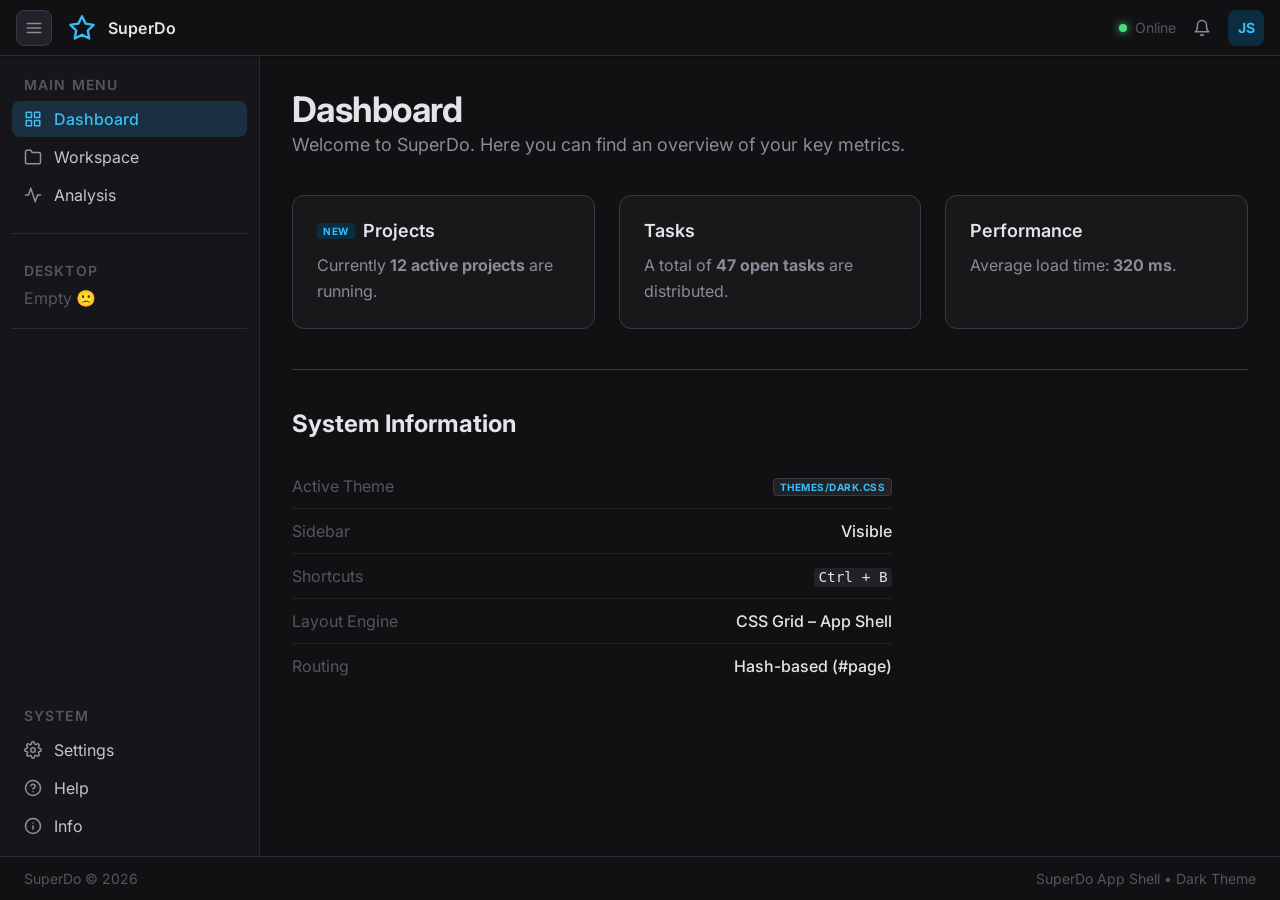
==== commit 53dab0fe: "WebAppX Update (SuperDo v1.00.01)" ====
--- a/SuperDo/v1.00.01/index.html
+++ b/SuperDo/v1.00.01/index.html
@@ -19,7 +19,7 @@
       padding: var(--space-2) var(--space-3);
       font-size: var(--text-sm);
       color: var(--color-text-faint);
-      font-style: italic;
+      font-style: normal;
     }
     .ws-modal {
       position: fixed;
@@ -59,235 +59,262 @@
   </style>
 </head>
 <body>
-<div class="app-shell" id="appShell">
-  <!-- Header -->
-  <header class="app-header" role="banner">
-    <button class="btn-sidebar-toggle" id="sidebarToggle" aria-label="Close sidebar" aria-expanded="true" aria-controls="appSidebar" title="Sidebar (Ctrl+B)">
-      <svg xmlns="http://www.w3.org/2000/svg" width="18" height="18" viewBox="0 0 24 24" fill="none" stroke="currentColor" stroke-width="2" stroke-linecap="round" stroke-linejoin="round" aria-hidden="true">
-        <line x1="3" y1="6" x2="21" y2="6" />
-        <line x1="3" y1="12" x2="21" y2="12" />
-        <line x1="3" y1="18" x2="21" y2="18" />
-      </svg>
-    </button>
-    <a href="#dashboard" class="header-logo" aria-label="Dashboard">
-      <svg width="28" height="28" viewBox="0 0 28 28" fill="none" xmlns="http://www.w3.org/2000/svg" aria-hidden="true">
-        <rect width="28" height="28" rx="7" fill="currentColor" opacity="0.15"/>
-        <path d="M6 14 L11 9 L16 14 L21 9" stroke="currentColor" stroke-width="2.2" stroke-linecap="round" stroke-linejoin="round"/>
-        <path d="M6 19 L11 14 L16 19 L21 14" stroke="currentColor" stroke-width="2.2" stroke-linecap="round" stroke-linejoin="round" opacity="0.5"/>
-      </svg>
-      <span class="header-logo-text">SuperDo</span>
-    </a>
-    <div class="header-actions">
-      <span class="status" aria-label="System online">
-        <span class="status-dot online" aria-hidden="true"></span>
-        <span style="color:var(--color-text-faint);font-size:var(--text-xs);">Online</span>
-      </span>
-      <button class="btn-icon" aria-label="Notifications" title="Notifications">
+  <div class="app-shell" id="appShell">
+    <!-- Header -->
+    <header class="app-header" role="banner">
+      <button class="btn-sidebar-toggle" id="sidebarToggle" aria-label="Close sidebar" aria-expanded="true" aria-controls="appSidebar" title="Sidebar (Ctrl+B)">
         <svg xmlns="http://www.w3.org/2000/svg" width="18" height="18" viewBox="0 0 24 24" fill="none" stroke="currentColor" stroke-width="2" stroke-linecap="round" stroke-linejoin="round" aria-hidden="true">
-          <path d="M18 8A6 6 0 0 0 6 8c0 7-3 9-3 9h18s-3-2-3-9" />
-          <path d="M13.73 21a2 2 0 0 1-3.46 0" />
+          <line x1="3" y1="6" x2="21" y2="6" />
+          <line x1="3" y1="12" x2="21" y2="12" />
+          <line x1="3" y1="18" x2="21" y2="18" />
         </svg>
       </button>
-      <button class="btn-icon" aria-label="User Profile" title="Profile" style="font-size:var(--text-xs);font-weight:700; background:var(--color-primary-highlight); color:var(--color-primary); border:1px solid var(--color-primary-highlight);">JS</button>
-    </div>
-  </header>
-
-  <!-- Sidebar -->
-  <aside class="app-sidebar" id="appSidebar" role="navigation" aria-label="Main Navigation">
-    <nav class="sidebar-section">
-      <span class="sidebar-section-label">MAIN MENU</span>
-      <ul class="sidebar-nav" role="list">
-        <li class="sidebar-nav-item" data-page="dashboard">
-          <a href="#dashboard">
-            <svg xmlns="http://www.w3.org/2000/svg" width="18" height="18" viewBox="0 0 24 24" fill="none" stroke="currentColor" stroke-width="2" stroke-linecap="round" stroke-linejoin="round" aria-hidden="true"><rect x="3" y="3" width="7" height="7"/><rect x="14" y="3" width="7" height="7"/><rect x="14" y="14" width="7" height="7"/><rect x="3" y="14" width="7" height="7"/></svg>
-            <span>Dashboard</span>
-          </a>
-        </li>
-        <li class="sidebar-nav-item" data-page="workspace">
-          <a href="#workspace">
-            <svg xmlns="http://www.w3.org/2000/svg" width="18" height="18" viewBox="0 0 24 24" fill="none" stroke="currentColor" stroke-width="2" stroke-linecap="round" stroke-linejoin="round" aria-hidden="true"><path d="M22 19a2 2 0 0 1-2 2H4a2 2 0 0 1-2-2V5a2 2 0 0 1 2-2h5l2 3h9a2 2 0 0 1 2 2z"/></svg>
-            <span>Workspace</span>
-          </a>
-        </li>
-        <li class="sidebar-nav-item" data-page="analysis">
-          <a href="#analysis">
-            <svg xmlns="http://www.w3.org/2000/svg" width="18" height="18" viewBox="0 0 24 24" fill="none" stroke="currentColor" stroke-width="2" stroke-linecap="round" stroke-linejoin="round" aria-hidden="true"><polyline points="22 12 18 12 15 21 9 3 6 12 2 12"/></svg>
-            <span>Analysis</span>
-          </a>
-        </li>
-      </ul>
-    </nav>
-    <hr style="border:0; border-top:1px solid var(--color-sidebar-border); margin:var(--space-2) var(--space-3);">
-    <nav class="sidebar-section">
-      <span class="sidebar-section-label">DESKTOP</span>
-      <ul class="sidebar-nav" id="desktopNavList" role="list">
-        <!-- Dynamically filled -->
-        <li class="sidebar-nav-item sidebar-empty-item">
-          <span class="sidebar-empty-label">Empty \uD83D\uDE41</span>
-        </li>
-      </ul>
-    </nav>
-    <hr style="border:0; border-top:1px solid var(--color-sidebar-border); margin:var(--space-2) var(--space-3);">
-    <nav class="sidebar-section" style="margin-top:auto;">
-      <span class="sidebar-section-label">SYSTEM</span>
-      <ul class="sidebar-nav" role="list">
-        <li class="sidebar-nav-item" data-page="settings">
-          <a href="#settings">
-            <svg xmlns="http://www.w3.org/2000/svg" width="18" height="18" viewBox="0 0 24 24" fill="none" stroke="currentColor" stroke-width="2" stroke-linecap="round" stroke-linejoin="round" aria-hidden="true"><circle cx="12" cy="12" r="3"/><path d="M19.4 15a1.65 1.65 0 0 0 .33 1.82l.06.06a2 2 0 0 1 0 2.83 2 2 0 0 1-2.83 0l-.06-.06a1.65 1.65 0 0 0-1.82-.33 1.65 1.65 0 0 0-1 1.51V21a2 2 0 0 1-2 2 2 2 0 0 1-2-2v-.09A1.65 1.65 0 0 0 9 19.4a1.65 1.65 0 0 0-1.82.33l-.06.06a2 2 0 0 1-2.83 0 2 2 0 0 1 0-2.83l.06-.06a1.65 1.65 0 0 0 .33-1.82 1.65 1.65 0 0 0-1.51-1H3a2 2 0 0 1-2-2 2 2 0 0 1 2-2h.09A1.65 1.65 0 0 0 4.6 9a1.65 1.65 0 0 0-.33-1.82l-.06-.06a2 2 0 0 1 0-2.83 2 2 0 0 1 2.83 0l.06.06a1.65 1.65 0 0 0 1.82.33H9a1.65 1.65 0 0 0 1-1.51V3a2 2 0 0 1 2-2 2 2 0 0 1 2 2v.09a1.65 1.65 0 0 0 1 1.51 1.65 1.65 0 0 0 1.82-.33l.06-.06a2 2 0 0 1 2.83 0 2 2 0 0 1 0 2.83l-.06.06a1.65 1.65 0 0 0-.33 1.82V9a1.65 1.65 0 0 0 1.51 1H21a2 2 0 0 1 2 2 2 2 0 0 1-2 2h-.09a1.65 1.65 0 0 0-1.51 1z"/></svg>
-            <span>Settings</span>
-          </a>
-        </li>
-        <li class="sidebar-nav-item" data-page="help">
-          <a href="#help">
-            <svg xmlns="http://www.w3.org/2000/svg" width="18" height="18" viewBox="0 0 24 24" fill="none" stroke="currentColor" stroke-width="2" stroke-linecap="round" stroke-linejoin="round" aria-hidden="true"><circle cx="12" cy="12" r="10"/><path d="M9.09 9a3 3 0 0 1 5.83 1c0 2-3 3-3 3"/><line x1="12" y1="17" x2="12.01" y2="17"/></svg>
-            <span>Help</span>
-          </a>
-        </li>
-        <li class="sidebar-nav-item" data-page="info">
-          <a href="#info">
-            <svg xmlns="http://www.w3.org/2000/svg" width="18" height="18" viewBox="0 0 24 24" fill="none" stroke="currentColor" stroke-width="2" stroke-linecap="round" stroke-linejoin="round" aria-hidden="true"><circle cx="12" cy="12" r="10"/><line x1="12" y1="16" x2="12" y2="12"/><line x1="12" y1="8" x2="12.01" y2="8"/></svg>
-            <span>Info</span>
-          </a>
-        </li>
-      </ul>
-    </nav>
-  </aside>
-
-  <!-- Content -->
-  <main class="app-content" id="appContent">
-    
-    <!-- Page: Dashboard -->
-    <section class="content-page" data-page="dashboard">
-      <h1 class="section-heading">Dashboard</h1>
-      <p class="section-sub">Welcome to SuperDo. Here you can find an overview of your key metrics.</p>
-      <div class="card-grid">
+      <a href="#dashboard" class="header-logo" aria-label="Dashboard">
+        <svg width="28" height="28" viewBox="0 0 24 24" fill="none" stroke="currentColor" stroke-width="2" stroke-linecap="round" stroke-linejoin="round" xmlns="http://www.w3.org/2000/svg" aria-hidden="true">
+          <path d="M12 2l3.09 6.26L22 9.27l-5 4.87 1.18 6.88L12 17.77l-6.18 3.25L7 14.14 2 9.27l6.91-1.01L12 2z"></path>
+        </svg>
+        <span class="header-logo-text">SuperDo</span>
+      </a>
+      <div class="header-actions">
+        <span class="status" aria-label="System online">
+          <span class="status-dot online" aria-hidden="true"></span>
+          <span style="color:var(--color-text-faint);font-size:var(--text-xs);">Online</span>
+        </span>
+        <button class="btn-icon" aria-label="Notifications" title="Notifications">
+          <svg xmlns="http://www.w3.org/2000/svg" width="18" height="18" viewBox="0 0 24 24" fill="none" stroke="currentColor" stroke-width="2" stroke-linecap="round" stroke-linejoin="round" aria-hidden="true">
+            <path d="M18 8A6 6 0 0 0 6 8c0 7-3 9-3 9h18s-3-2-3-9" />
+            <path d="M13.73 21a2 2 0 0 1-3.46 0" />
+          </svg>
+        </button>
+        <button class="btn-icon" aria-label="User Profile" title="Profile" style="font-size:var(--text-xs);font-weight:700; background:var(--color-primary-highlight); color:var(--color-primary); border:1px solid var(--color-primary-highlight);">JS</button>
+      </div>
+    </header>
+
+    <!-- Sidebar -->
+    <aside class="app-sidebar" id="appSidebar" role="navigation" aria-label="Main Navigation">
+      <nav class="sidebar-section">
+        <span class="sidebar-section-label">MAIN MENU</span>
+        <ul class="sidebar-nav" role="list">
+          <li class="sidebar-nav-item" data-page="dashboard">
+            <a href="#dashboard">
+              <svg xmlns="http://www.w3.org/2000/svg" width="18" height="18" viewBox="0 0 24 24" fill="none" stroke="currentColor" stroke-width="2" stroke-linecap="round" stroke-linejoin="round" aria-hidden="true"><rect x="3" y="3" width="7" height="7"/><rect x="14" y="3" width="7" height="7"/><rect x="14" y="14" width="7" height="7"/><rect x="3" y="14" width="7" height="7"/></svg>
+              <span>Dashboard</span>
+            </a>
+          </li>
+          <li class="sidebar-nav-item" data-page="workspace">
+            <a href="#workspace">
+              <svg xmlns="http://www.w3.org/2000/svg" width="18" height="18" viewBox="0 0 24 24" fill="none" stroke="currentColor" stroke-width="2" stroke-linecap="round" stroke-linejoin="round" aria-hidden="true"><path d="M22 19a2 2 0 0 1-2 2H4a2 2 0 0 1-2-2V5a2 2 0 0 1 2-2h5l2 3h9a2 2 0 0 1 2 2z"/></svg>
+              <span>Workspace</span>
+            </a>
+          </li>
+          <li class="sidebar-nav-item" data-page="analysis">
+            <a href="#analysis">
+              <svg xmlns="http://www.w3.org/2000/svg" width="18" height="18" viewBox="0 0 24 24" fill="none" stroke="currentColor" stroke-width="2" stroke-linecap="round" stroke-linejoin="round" aria-hidden="true"><polyline points="22 12 18 12 15 21 9 3 6 12 2 12"/></svg>
+              <span>Analysis</span>
+            </a>
+          </li>
+        </ul>
+      </nav>
+
+      <hr style="border:0; border-top:1px solid var(--color-sidebar-border); margin:var(--space-2) var(--space-3);">
+
+      <nav class="sidebar-section">
+        <span class="sidebar-section-label">DESKTOP</span>
+        <ul class="sidebar-nav" id="desktopNavList" role="list">
+          <!-- Dynamically filled -->
+          <li class="sidebar-nav-item sidebar-empty-item">
+            <span class="sidebar-empty-label">Empty</span>
+          </li>
+        </ul>
+      </nav>
+
+      <hr style="border:0; border-top:1px solid var(--color-sidebar-border); margin:var(--space-2) var(--space-3);">
+
+      <nav class="sidebar-section" style="margin-top:auto;">
+        <span class="sidebar-section-label">SYSTEM</span>
+        <ul class="sidebar-nav" role="list">
+          <li class="sidebar-nav-item" data-page="settings">
+            <a href="#settings">
+              <svg xmlns="http://www.w3.org/2000/svg" width="18" height="18" viewBox="0 0 24 24" fill="none" stroke="currentColor" stroke-width="2" stroke-linecap="round" stroke-linejoin="round" aria-hidden="true"><circle cx="12" cy="12" r="3"/><path d="M19.4 15a1.65 1.65 0 0 0 .33 1.82l.06.06a2 2 0 0 1 0 2.83 2 2 0 0 1-2.83 0l-.06-.06a1.65 1.65 0 0 0-1.82-.33 1.65 1.65 0 0 0-1 1.51V21a2 2 0 0 1-2 2 2 2 0 0 1-2-2v-.09A1.65 1.65 0 0 0 9 19.4a1.65 1.65 0 0 0-1.82.33l-.06.06a2 2 0 0 1-2.83 0 2 2 0 0 1 0-2.83l.06-.06a1.65 1.65 0 0 0 .33-1.82 1.65 1.65 0 0 0-1.51-1H3a2 2 0 0 1-2-2 2 2 0 0 1 2-2h.09A1.65 1.65 0 0 0 4.6 9a1.65 1.65 0 0 0-.33-1.82l-.06-.06a2 2 0 0 1 0-2.83 2 2 0 0 1 2.83 0l.06.06a1.65 1.65 0 0 0 1.82.33H9a1.65 1.65 0 0 0 1-1.51V3a2 2 0 0 1 2-2 2 2 0 0 1 2 2v.09a1.65 1.65 0 0 0 1 1.51 1.65 1.65 0 0 0 1.82-.33l.06-.06a2 2 0 0 1 2.83 0 2 2 0 0 1 0 2.83l-.06.06a1.65 1.65 0 0 0-.33 1.82V9a1.65 1.65 0 0 0 1.51 1H21a2 2 0 0 1 2 2 2 2 0 0 1-2 2h-.09a1.65 1.65 0 0 0-1.51 1z"/></svg>
+              <span>Settings</span>
+            </a>
+          </li>
+          <li class="sidebar-nav-item" data-page="help">
+            <a href="#help">
+              <svg xmlns="http://www.w3.org/2000/svg" width="18" height="18" viewBox="0 0 24 24" fill="none" stroke="currentColor" stroke-width="2" stroke-linecap="round" stroke-linejoin="round" aria-hidden="true"><circle cx="12" cy="12" r="10"/><path d="M9.09 9a3 3 0 0 1 5.83 1c0 2-3 3-3 3"/><line x1="12" y1="17" x2="12.01" y2="17"/></svg>
+              <span>Help</span>
+            </a>
+          </li>
+          <li class="sidebar-nav-item" data-page="info">
+            <a href="#info">
+              <svg xmlns="http://www.w3.org/2000/svg" width="18" height="18" viewBox="0 0 24 24" fill="none" stroke="currentColor" stroke-width="2" stroke-linecap="round" stroke-linejoin="round" aria-hidden="true"><circle cx="12" cy="12" r="10"/><line x1="12" y1="16" x2="12" y2="12"/><line x1="12" y1="8" x2="12.01" y2="8"/></svg>
+              <span>Info</span>
+            </a>
+          </li>
+        </ul>
+      </nav>
+    </aside>
+
+    <!-- Content -->
+    <main class="app-content" id="appContent">
+      
+      <!-- Page: Dashboard -->
+      <section class="content-page" data-page="dashboard">
+        <h1 class="section-heading">Dashboard</h1>
+        <p class="section-sub">Welcome to SuperDo. Here you can find an overview of your key metrics.</p>
+        <div class="card-grid">
+          <div class="card">
+            <div class="card-title"><span class="badge">NEW</span> Projects</div>
+            <div class="card-body">Currently <strong>12 active projects</strong> are running.</div>
+          </div>
+          <div class="card">
+            <div class="card-title">Tasks</div>
+            <div class="card-body">A total of <strong>47 open tasks</strong> are distributed.</div>
+          </div>
+          <div class="card">
+            <div class="card-title">Performance</div>
+            <div class="card-body">Average load time: <strong>320 ms</strong>.</div>
+          </div>
+        </div>
+
+        <hr style="border:0; border-top:1px solid var(--color-border); margin:var(--space-10) 0;">
+
+        <h2 style="font-size:var(--text-lg); margin-bottom:var(--space-6);">System Information</h2>
+        <div style="max-width:600px;">
+          <div class="info-row"><span class="info-label">Active Theme</span><span class="info-value"><span class="badge" style="background:var(--color-surface-offset); color:var(--color-primary); border:1px solid var(--color-border);">themes/dark.css</span></span></div>
+          <div class="info-row"><span class="info-label">Sidebar</span><span class="info-value">Visible</span></div>
+          <div class="info-row"><span class="info-label">Shortcuts</span><span class="info-value"><code>Ctrl + B</code></span></div>
+          <div class="info-row"><span class="info-label">Layout Engine</span><span class="info-value">CSS Grid – App Shell</span></div>
+          <div class="info-row"><span class="info-label">Routing</span><span class="info-value">Hash-based (#page)</span></div>
+        </div>
+      </section>
+
+      <!-- Page: Workspace -->
+      <section class="content-page" data-page="workspace" id="workspacePage">
+        <h1 class="section-heading">Workspace</h1>
+        <p class="section-sub">Manage your projects and tasks in your personal workspace.</p>
+        
+        <!-- Empty State View -->
+        <div id="wsEmptyView" class="empty-state">
+          <svg xmlns="http://www.w3.org/2000/svg" viewBox="0 0 24 24" fill="none" stroke="currentColor" stroke-width="2" stroke-linecap="round" stroke-linejoin="round"><rect x="3" y="3" width="18" height="18" rx="2" ry="2"/><line x1="9" y1="3" x2="9" y2="21"/></svg>
+          <h3>No Workspace found</h3>
+          <p>Please create a new workspace to start organizing your tasks and projects.</p>
+          <button class="btn btn-primary ws-create-btn">Create New Workspace</button>
+        </div>
+
+        <!-- List View -->
+        <div id="wsListView" style="display:none;">
+          <div style="display:flex; justify-content:space-between; align-items:center; margin-bottom:var(--space-6);">
+            <h2 style="font-size:var(--text-lg); font-weight:600;">Your Workspaces</h2>
+            <button class="btn btn-primary ws-create-btn">+ New Workspace</button>
+          </div>
+          <div id="wsCardGrid" class="card-grid">
+            <!-- Cards injected via JS -->
+          </div>
+        </div>
+      </section>
+
+      <!-- Page: ProjectScope (Template) -->
+      <section class="content-page" data-page="projectscope" id="projectScopePage">
+        <h1 class="section-heading" id="psTitle">Project Scope</h1>
+        <p class="section-sub" id="psDescription">Workspace details and tasks.</p>
         <div class="card">
-          <div class="card-title"><span class="badge">NEW</span> Projects</div>
-          <div class="card-body">Currently <strong>12 active projects</strong> are running.</div>
-        </div>
+          <div class="card-body">
+            <p>This is the workspace view for your project. You can manage tasks and milestones here.</p>
+          </div>
+        </div>
+      </section>
+
+      <!-- Page: Analysis -->
+      <section class="content-page" data-page="analysis">
+        <h1 class="section-heading">Analysis</h1>
+        <p class="section-sub">Performance metrics and usage statistics for the last 30 days.</p>
+        <div class="card-grid">
+          <div class="card"><div class="info-row"><span class="info-label">Page Views (30 days)</span><span class="info-value">48,320</span></div></div>
+          <div class="card"><div class="info-row"><span class="info-label">Active Users</span><span class="info-value">1,247</span></div></div>
+          <div class="card"><div class="info-row"><span class="info-label">Avg. Session Duration</span><span class="info-value">4:32 min</span></div></div>
+          <div class="card"><div class="info-row"><span class="info-label">Bounce Rate</span><span class="info-value">18.4%</span></div></div>
+          <div class="card"><div class="info-row"><span class="info-label">Error Rate</span><span class="info-value">0.02%</span></div></div>
+        </div>
+      </section>
+
+      <!-- Page: Settings -->
+      <section class="content-page" data-page="settings">
+        <h1 class="section-heading">Settings</h1>
+        <p class="section-sub">App-wide configuration options.</p>
+        <div class="info-row"><span class="info-label">Active Theme</span><span class="info-value">dark.css</span></div>
+        <div class="info-row"><span class="info-label">Language</span><span class="info-value">English (EN)</span></div>
+        <div class="info-row"><span class="info-label">Sidebar Width</span><span class="info-value">260 px</span></div>
+      </section>
+
+      <!-- Page: Help -->
+      <section class="content-page" data-page="help">
+        <h1 class="section-heading">Help & Documentation</h1>
+        <p class="section-sub">Overview and instructions for SuperDo.</p>
+        <h3 style="margin-bottom:var(--space-2);">File Structure</h3>
+        <code style="display:block; padding:var(--space-4); background:var(--color-surface-offset); border-radius:var(--radius-md); line-height:1.6;">
+          index.html <br><br>
+          themes/dark.css <br><br>
+          css/tokens.css <br><br>
+          css/base.css <br><br>
+          css/layout.css <br><br>
+          css/components.css <br><br>
+          js/app.js
+        </code>
+      </section>
+
+      <!-- Page: Info -->
+      <section class="content-page" data-page="info">
+        <h1 class="section-heading">Info</h1>
+        <p class="section-sub">About SuperDo v1.00.01</p>
         <div class="card">
-          <div class="card-title">Tasks</div>
-          <div class="card-body">A total of <strong>47 open tasks</strong> are distributed.</div>
-        </div>
-        <div class="card">
-          <div class="card-title">Performance</div>
-          <div class="card-body">Average load time: <strong>320 ms</strong>.</div>
-        </div>
-      </div>
-      <hr style="border:0; border-top:1px solid var(--color-border); margin:var(--space-10) 0;">
-      <h2 style="font-size:var(--text-lg); margin-bottom:var(--space-6);">System Information</h2>
-      <div style="max-width:600px;">
-        <div class="info-row"><span class="info-label">Active Theme</span><span class="info-value"><span class="badge" style="background:var(--color-surface-offset); color:var(--color-primary); border:1px solid var(--color-border);">themes/dark.css</span></span></div>
-        <div class="info-row"><span class="info-label">Sidebar</span><span class="info-value">Visible</span></div>
-        <div class="info-row"><span class="info-label">Shortcuts</span><span class="info-value"><code>Ctrl + B</code></span></div>
-        <div class="info-row"><span class="info-label">Layout Engine</span><span class="info-value">CSS Grid \u2013 App Shell</span></div>
-        <div class="info-row"><span class="info-label">Routing</span><span class="info-value">Hash-based (#page)</span></div>
-      </div>
-    </section>
-
-    <!-- Page: Workspace -->
-    <section class="content-page" data-page="workspace" id="workspacePage">
-      <h1 class="section-heading">Workspace</h1>
-      <p class="section-sub">Manage your projects and tasks in your personal workspace.</p>
-      
-      <!-- Empty State View -->
-      <div id="wsEmptyView" class="empty-state">
-        <svg xmlns="http://www.w3.org/2000/svg" viewBox="0 0 24 24" fill="none" stroke="currentColor" stroke-width="2" stroke-linecap="round" stroke-linejoin="round"><rect x="3" y="3" width="18" height="18" rx="2" ry="2"/><line x1="9" y1="3" x2="9" y2="21"/></svg>
-        <h3>No Workspace found</h3>
-        <p>Please create a new workspace to start organizing your tasks and projects.</p>
-        <button class="btn btn-primary ws-create-btn">Create New Workspace</button>
-      </div>
-
-      <!-- List View -->
-      <div id="wsListView" style="display:none;">
-        <div style="display:flex; justify-content:space-between; align-items:center; margin-bottom:var(--space-6);">
-          <h2 style="font-size:var(--text-lg); font-weight:600;">Your Workspaces</h2>
-          <button class="btn btn-primary ws-create-btn">+ New Workspace</button>
-        </div>
-        <div id="wsCardGrid" class="card-grid">
-          <!-- Cards injected via JS -->
-        </div>
-      </div>
-    </section>
-
-    <!-- Page: Analysis -->
-    <section class="content-page" data-page="analysis">
-      <h1 class="section-heading">Analysis</h1>
-      <p class="section-sub">Performance metrics and usage statistics for the last 30 days.</p>
-      <div class="card-grid">
-        <div class="card"><div class="info-row"><span class="info-label">Page Views (30 days)</span><span class="info-value">48,320</span></div></div>
-        <div class="card"><div class="info-row"><span class="info-label">Active Users</span><span class="info-value">1,247</span></div></div>
-        <div class="card"><div class="info-row"><span class="info-label">Avg. Session Duration</span><span class="info-value">4:32 min</span></div></div>
-        <div class="card"><div class="info-row"><span class="info-label">Bounce Rate</span><span class="info-value">18.4%</span></div></div>
-        <div class="card"><div class="info-row"><span class="info-label">Error Rate</span><span class="info-value">0.02%</span></div></div>
-      </div>
-    </section>
-
-    <!-- Page: Settings -->
-    <section class="content-page" data-page="settings">
-      <h1 class="section-heading">Settings</h1>
-      <p class="section-sub">App-wide configuration options.</p>
-      <div class="info-row"><span class="info-label">Active Theme</span><span class="info-value">dark.css</span></div>
-      <div class="info-row"><span class="info-label">Language</span><span class="info-value">English (EN)</span></div>
-      <div class="info-row"><span class="info-label">Sidebar Width</span><span class="info-value">260 px</span></div>
-    </section>
-
-    <!-- Page: Help -->
-    <section class="content-page" data-page="help">
-      <h1 class="section-heading">Help & Documentation</h1>
-      <p class="section-sub">Overview and instructions for SuperDo.</p>
-      <h3 style="margin-bottom:var(--space-2);">File Structure</h3>
-      <code style="display:block; padding:var(--space-4); background:var(--color-surface-offset); border-radius:var(--radius-md); line-height:1.6;">
-        index.html <br>
-        themes/dark.css <br>
-        css/tokens.css <br>
-        css/base.css <br>
-        css/layout.css <br>
-        css/components.css <br>
-        js/app.js
-      </code>
-    </section>
-
-    <!-- Page: Info -->
-    <section class="content-page" data-page="info">
-      <h1 class="section-heading">Info</h1>
-      <p class="section-sub">About SuperDo v1.00.01</p>
-      <div class="card">
-        <div class="card-body">
-          SuperDo is a modern ToDo and project management WebApp template.
-        </div>
-      </div>
-    </section>
-
-  </main>
-
-  <!-- Footer -->
-  <footer class="app-footer">
-    <span>SuperDo &copy; 2026</span>
-    <span>SuperDo App Shell &bull; Dark Theme</span>
-  </footer>
-</div>
-
-<!-- Workspace Modal -->
-<div id="wsModal" class="ws-modal">
-  <div class="ws-modal-content">
-    <h2 style="margin-bottom:var(--space-6); font-size:var(--text-lg); font-weight:700;">Create New Workspace</h2>
-    <div class="ws-form-group">
-      <label class="ws-form-label" for="wsName">Workspace Name (max. 80 chars)</label>
-      <input type="text" id="wsName" class="ws-input" maxlength="80" placeholder="e.g. MyProjectX">
-      <div id="wsNameError" class="ws-error"></div>
-    </div>
-    <div class="ws-form-group">
-      <label class="ws-form-label" for="wsDescription">Description (max. 500 chars)</label>
-      <textarea id="wsDescription" class="ws-input" maxlength="500" rows="4" placeholder="Briefly describe the workspace..."></textarea>
-    </div>
-    <div class="ws-modal-actions">
-      <button class="btn btn-ghost" id="wsModalCancel">Cancel</button>
-      <button class="btn btn-primary" id="wsModalSave">Save Workspace</button>
+          <div class="card-body">
+            SuperDo is a modern ToDo and project management WebApp template.
+          </div>
+        </div>
+      </section>
+
+    </main>
+
+    <!-- Footer -->
+    <footer class="app-footer">
+      <span>SuperDo © 2026</span>
+      <span>SuperDo App Shell • Dark Theme</span>
+    </footer>
+  </div>
+
+  <!-- Workspace Modal -->
+  <div id="wsModal" class="ws-modal">
+    <div class="ws-modal-content">
+      <h2 style="margin-bottom:var(--space-6); font-size:var(--text-lg); font-weight:700;">Create New Workspace</h2>
+      <div class="ws-form-group">
+        <label class="ws-form-label" for="wsName">Workspace Name (max. 80 chars)</label>
+        <input type="text" id="wsName" class="ws-input" maxlength="80" placeholder="e.g. MyProjectX">
+        <div id="wsNameError" class="ws-error"></div>
+      </div>
+      <div class="ws-form-group">
+        <label class="ws-form-label" for="wsDescription">Description (max. 500 chars)</label>
+        <textarea id="wsDescription" class="ws-input" maxlength="500" rows="4" placeholder="Briefly describe the workspace..."></textarea>
+      </div>
+      <div class="ws-modal-actions">
+        <button class="btn btn-ghost" id="wsModalCancel">Cancel</button>
+        <button class="btn btn-primary" id="wsModalSave">Save Workspace</button>
+      </div>
     </div>
   </div>
-</div>
-
-<script src="js/app.js"></script>
+
+  <!-- Delete Confirmation Modal -->
+  <div id="wsDeleteModal" class="ws-modal">
+    <div class="ws-modal-content">
+      <h2 style="margin-bottom:var(--space-4); font-size:var(--text-lg); font-weight:700; color:#ff5555;">Delete Workspace?</h2>
+      <p style="margin-bottom:var(--space-6); color:var(--color-text-muted);">Are you sure you want to delete this workspace? All content will be permanently removed. This action cannot be undone.</p>
+      <div class="ws-modal-actions">
+        <button class="btn btn-ghost" id="wsDeleteCancel">Cancel</button>
+        <button class="btn btn-primary" id="wsDeleteConfirm" style="background:#ff5555; border-color:#ff5555;">Delete Permanently</button>
+      </div>
+    </div>
+  </div>
+
+  <script src="js/app.js"></script>
 </body>
 </html>
